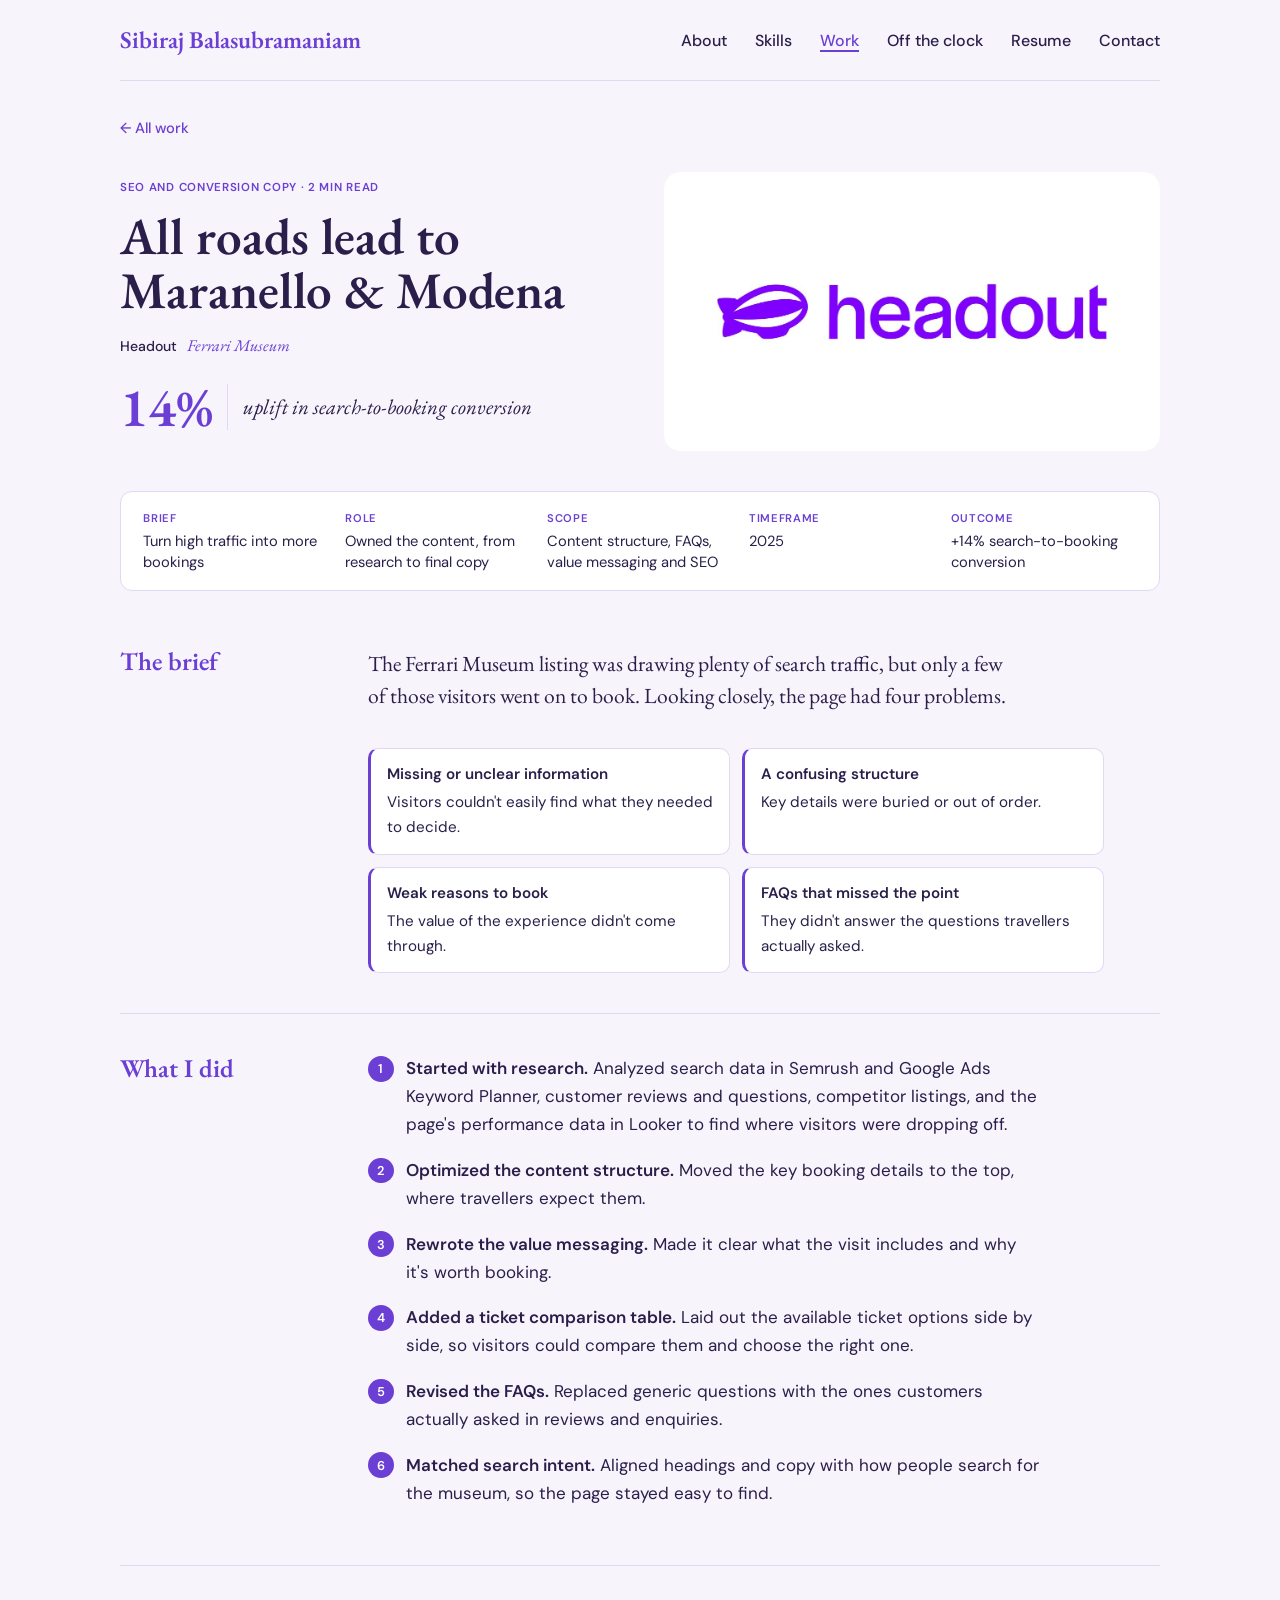
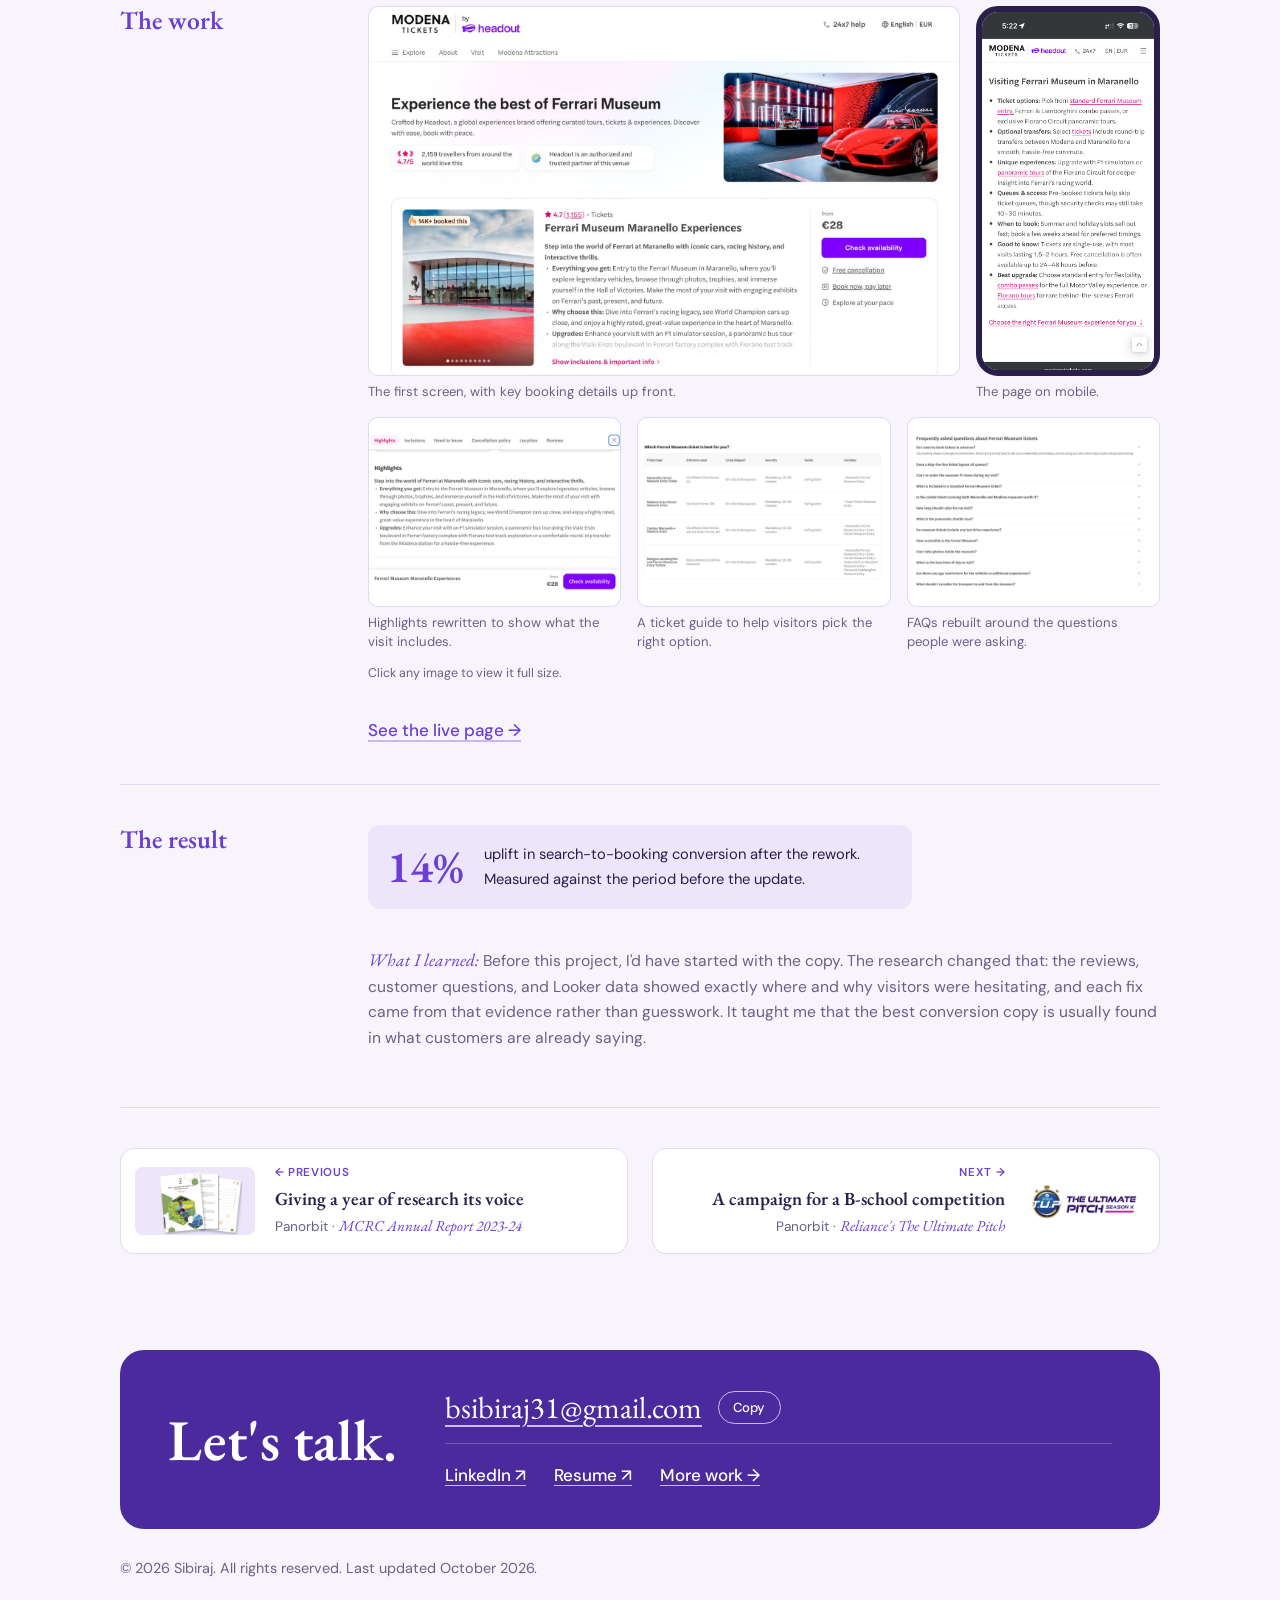
==== work/headout.html @ 494ee383 "Update headout.html" ====
<!DOCTYPE html>
<html lang="en">
<head>
  <meta charset="UTF-8">
  <meta name="viewport" content="width=device-width, initial-scale=1">
  <title>Turning a high-traffic listing into more bookings | Sibi</title>
  <meta name="description" content="How reworking the Museo Ferrari listing on Headout lifted search-to-booking conversion by 14%.">
  <link rel="preconnect" href="https://fonts.googleapis.com">
  <link rel="preconnect" href="https://fonts.gstatic.com" crossorigin>
  <link href="https://fonts.googleapis.com/css2?family=DM+Sans:ital,wght@0,400;0,500;1,400&family=EB+Garamond:ital,wght@0,500;0,600;1,500&family=Noto+Serif+Tamil:wght@500&display=swap" rel="stylesheet">
  <link rel="icon" href="../favicon.svg" type="image/svg+xml">
  <link rel="icon" href="../favicon.ico" sizes="32x32">
  <link rel="apple-touch-icon" href="../apple-touch-icon.png">
  <link rel="stylesheet" href="../style.css?v=43">
</head>
<body>

  <div class="wrap">
    <header class="site-header">
      <a class="wordmark" href="../index.html">Sibiraj Balasubramaniam</a>
      <nav class="site-nav" aria-label="Main">
        <ul>
          <li><a href="../index.html#about">About</a></li>
          <li><a href="../index.html#skills">Skills</a></li>
          <li><a href="../index.html#work" aria-current="page">Work</a></li>
          <li><a href="../index.html#personal">Off the clock</a></li>
          <li><a href="../assets/resume.pdf" target="_blank" rel="noopener">Resume</a></li>
          <li><a href="#contact">Contact</a></li>
        </ul>
      </nav>
    </header>

    <main class="cs">
      <a class="cs-back" href="../index.html#work">&larr; All work</a>

      <!-- Case study header -->
      <header class="cs-hero">
        <div class="cs-hero-text">
          <p class="work-kind">SEO and conversion copy &middot; 2 min read</p>
          <h1>All roads lead to Maranello & Modena</h1>
          <p class="work-attr"><span class="work-company">Headout</span> <cite class="work-project">Ferrari Museum</cite></p>
          <div class="work-stat cs-stat"><span class="work-num">14%</span><span class="work-label">uplift in search-to-booking conversion</span></div>
        </div>
        <div class="cs-cover">
          <img src="../assets/headout-cover.jpg" alt="" onerror="this.style.visibility='hidden'">
        </div>
      </header>

      <!-- At a glance -->
      <dl class="case-glance">
          <div><dt>Brief</dt><dd>Turn high traffic into more bookings</dd></div>
          <div><dt>Role</dt><dd>Owned the content, from research to final copy</dd></div>
          <div><dt>Scope</dt><dd>Content structure, FAQs, value messaging and SEO</dd></div>
          <div><dt>Timeframe</dt><dd>2025</dd></div>
          <div><dt>Outcome</dt><dd>+14% search-to-booking conversion</dd></div>
      </dl>
      <!-- The brief -->
      <section class="cs-section">
        <h2>The brief</h2>
        <p class="cs-lede">The Ferrari Museum listing was drawing plenty of search traffic, but only a few of those visitors went on to book. Looking closely, the page had four problems.</p>
        <ul class="cs-problems">
          <li><strong>Missing or unclear information</strong> Visitors couldn't easily find what they needed to decide.</li>
          <li><strong>A confusing structure</strong> Key details were buried or out of order.</li>
          <li><strong>Weak reasons to book</strong> The value of the experience didn't come through.</li>
          <li><strong>FAQs that missed the point</strong> They didn't answer the questions travellers actually asked.</li>
        </ul>
      </section>

      <!-- What I did -->
      <section class="cs-section">
        <h2>What I did</h2>
        <ol class="case-steps">
          <li><strong>Started with research.</strong> Analyzed search data in Semrush and Google Ads Keyword Planner, customer reviews and questions, competitor listings, and the page's performance data in Looker to find where visitors were dropping off.</li>
          <li><strong>Optimized the content structure.</strong> Moved the key booking details to the top, where travellers expect them.</li>
          <li><strong>Rewrote the value messaging.</strong> Made it clear what the visit includes and why it's worth booking.</li>
          <li><strong>Added a ticket comparison table.</strong> Laid out the available ticket options side by side, so visitors could compare them and choose the right one.</li>
          <li><strong>Revised the FAQs.</strong> Replaced generic questions with the ones customers actually asked in reviews and enquiries.</li>
          <li><strong>Matched search intent.</strong> Aligned headings and copy with how people search for the museum, so the page stayed easy to find.</li>
        </ol>
      </section>

      <!-- The work -->
      <section class="cs-section">
        <h2>The work</h2>
        <div class="gallery">
          <div class="gallery-top">
            <figure class="gallery-item gallery-wide">
            <a href="../assets/museo-ferrari-header.jpg" class="gallery-frame">
              <img src="../assets/museo-ferrari-header.jpg" alt="The top of the reworked Museo Ferrari listing" loading="lazy" onerror="this.style.visibility='hidden'">
            </a>
            <figcaption>The first screen, with key booking details up front.</figcaption>
          </figure>
          <figure class="gallery-item gallery-phone">
            <a href="../assets/museo-ferrari-mobile.jpg" class="gallery-frame">
              <img src="../assets/museo-ferrari-mobile.jpg" alt="The reworked Museo Ferrari listing on a phone" loading="lazy" onerror="this.style.visibility='hidden'">
            </a>
            <figcaption>The page on mobile.</figcaption>
          </figure>
          </div>
          <div class="gallery-row">
          <figure class="gallery-item ">
            <a href="../assets/museo-ferrari-highlights.jpg" class="gallery-frame">
              <img src="../assets/museo-ferrari-highlights.jpg" alt="Rewritten highlights section" loading="lazy" onerror="this.style.visibility='hidden'">
            </a>
            <figcaption>Highlights rewritten to show what the visit includes.</figcaption>
          </figure>
          <figure class="gallery-item ">
            <a href="../assets/museo-ferrari-tickets.jpg" class="gallery-frame">
              <img src="../assets/museo-ferrari-tickets.jpg" alt="The "Which ticket option is best for you" section" loading="lazy" onerror="this.style.visibility='hidden'">
            </a>
            <figcaption>A ticket guide to help visitors pick the right option.</figcaption>
          </figure>
          <figure class="gallery-item ">
            <a href="../assets/museo-ferrari-faqs.jpg" class="gallery-frame">
              <img src="../assets/museo-ferrari-faqs.jpg" alt="Rebuilt FAQs" loading="lazy" onerror="this.style.visibility='hidden'">
            </a>
            <figcaption>FAQs rebuilt around the questions people were asking.</figcaption>
          </figure>
          </div>
          <p class="gallery-hint">Click any image to view it full size.</p>
        </div>
        <p class="cs-link"><a href="https://www.modenatickets.com/ferrari-museum-maranello/" target="_blank" rel="noopener">See the live page &rarr;</a></p>
      </section>

      <!-- Results -->
      <section class="cs-section">
        <h2>The result</h2>
        <ul class="cs-results">
          <li><span class="cs-result-num">14%</span><span>uplift in search-to-booking conversion after the rework.
Measured against the period before the update.</span></li>
        </ul>
        <p class="case-learned"><em>What I learned:</em> Before this project, I'd have started with the copy. The research changed that: the reviews, customer questions, and Looker data showed exactly where and why visitors were hesitating, and each fix came from that evidence rather than guesswork. It taught me that the best conversion copy is usually found in what customers are already saying.</p>
      </section>

      <!-- Previous / next -->
      <nav class="cs-pager" aria-label="More case studies">
        <a href="mcrc-annual-report.html" class="cs-pager-link"><img class="cs-pager-thumb" src="../assets/mcrc-cover.jpg" alt=""><span class="cs-pager-text"><span class="cs-pager-dir">&larr; Previous</span><span class="cs-pager-title">Giving a year of research its voice</span><span class="cs-pager-attr">Panorbit &middot; <cite>MCRC Annual Report 2023-24</cite></span></span></a>
        <a href="the-ultimate-pitch.html" class="cs-pager-link cs-pager-next"><img class="cs-pager-thumb" src="../assets/pitch-cover.jpg" alt=""><span class="cs-pager-text"><span class="cs-pager-dir">Next &rarr;</span><span class="cs-pager-title">A campaign for a B-school competition</span><span class="cs-pager-attr">Panorbit &middot; <cite>Reliance's The Ultimate Pitch</cite></span></span></a>
      </nav>
    </main>

    <!-- Contact -->
    <footer class="site-footer" id="contact">
      <div class="contact-card contact-card--compact">
        <h2>Let's talk.</h2>
        <div class="contact-email-row">
          <a class="contact-email" href="mailto:bsibiraj31@gmail.com">bsibiraj31@gmail.com</a>
          <button type="button" class="contact-copy" data-copy="bsibiraj31@gmail.com">Copy</button>
        </div>
        <p class="contact-links">
          <a href="https://www.linkedin.com/in/sibiraj-balasubramaniam" target="_blank" rel="noopener">LinkedIn <span aria-hidden="true">&nearr;</span></a>
          <a href="../assets/resume.pdf" target="_blank" rel="noopener">Resume <span aria-hidden="true">&nearr;</span></a>
          <a href="../index.html#work">More work <span aria-hidden="true">&rarr;</span></a>
        </p>
      </div>
      <p class="fineprint">&copy; 2026 Sibiraj. All rights reserved. Last updated October 2026.</p>
    </footer>
  </div>

    <script>
    // Contact: copy email to clipboard
    document.querySelectorAll('.contact-copy').forEach(function (btn) {
      btn.addEventListener('click', function () {
        var text = btn.getAttribute('data-copy');
        var done = function () { btn.textContent = 'Copied'; setTimeout(function () { btn.textContent = 'Copy'; }, 2000); };
        if (navigator.clipboard) { navigator.clipboard.writeText(text).then(done, function () { window.prompt('Copy this email:', text); }); }
        else { window.prompt('Copy this email:', text); }
      });
    });
  </script>
  
  <script src="../gallery.js"></script>

</body>
</html>
---- style.css ----
/* ---------- Colours and type ---------- */
:root {
  --bg: #F7F4FC;
  --bg-soft: #EDE6FA;
  --ink: #2A1F4A;
  --muted: #6A6188;
  --purple: #6B3FD4;
  --purple-deep: #4B2A9E;
  --lilac: #C9B8F2;
  --rule: #E1D9F2;

  --display: "EB Garamond", Garamond, Georgia, serif;
  --body: "DM Sans", "Segoe UI", Arial, sans-serif;
}

* { box-sizing: border-box; margin: 0; padding: 0; }

html { scroll-behavior: smooth; scroll-padding-top: 6rem; }

body {
  background: var(--bg);
  color: var(--ink);
  font-family: var(--body);
  font-size: 1.0625rem;
  line-height: 1.65;
  -webkit-font-smoothing: antialiased;
}

img { max-width: 100%; display: block; }

a {
  color: var(--purple);
  text-decoration: underline;
  text-decoration-color: var(--lilac);
  text-decoration-thickness: 2px;
  text-underline-offset: 4px;
}
a:hover { color: var(--purple-deep); text-decoration-color: var(--purple); }
a:focus-visible {
  outline: 3px solid var(--purple);
  outline-offset: 3px;
  border-radius: 4px;
}

/* ---------- Layout ---------- */
.wrap {
  max-width: 68rem;
  margin: 0 auto;
  padding: 0 1.5rem;
}

/* ---------- Header and navigation ---------- */
.site-header {
  position: sticky;
  top: 0;
  z-index: 10;
  background: var(--bg);
  border-bottom: 1px solid var(--rule);
  display: flex;
  justify-content: space-between;
  align-items: center;
  flex-wrap: wrap;
  gap: 1rem;
  padding: 1.25rem 0;
}
.wordmark {
  font-family: var(--display);
  font-weight: 600;
  font-size: 1.5rem;
  color: var(--purple);
  text-decoration: none;
}
.wordmark:hover { color: var(--purple-deep); }
.site-nav ul {
  display: flex;
  gap: 1.75rem;
  list-style: none;
}
.site-nav a {
  font-family: var(--body);
  color: var(--ink);
  text-decoration: none;
  font-size: 1rem;
  font-weight: 500;
}
.site-nav a:hover,
.site-nav a[aria-current="page"] {
  color: var(--purple);
  text-decoration: underline;
  text-decoration-color: var(--purple);
  text-decoration-thickness: 2px;
}

/* ---------- Hero ---------- */
.hero {
  display: grid;
  grid-template-columns: minmax(0, 1.25fr) minmax(0, 1fr);
  gap: 4rem;
  align-items: center;
  min-height: calc(100vh - 5.5rem);
  min-height: calc(100svh - 5.5rem);
  padding: 3rem 0;
}
.hero h1 {
  font-family: var(--display);
  font-weight: 600;
  font-size: clamp(3.25rem, 7vw, 5.25rem);
  line-height: 0.9;
  letter-spacing: -0.015em;
  color: var(--ink);
  margin-bottom: 0.9rem;
}
.entry-meta {
  display: flex;
  flex-wrap: wrap;
  align-items: baseline;
  gap: 0.4rem 1rem;
  margin-bottom: 1.5rem;
  font-family: var(--display);
  font-size: clamp(1.2rem, 2vw, 1.4rem);
  color: var(--muted);
}
.tamil {
  font-family: "Noto Serif Tamil", var(--display);
  font-weight: 500;
  color: var(--ink);
}
.pron { color: var(--purple); }
.pos { font-style: italic; }

.definitions {
  max-width: 32rem;
  padding-left: 1.6rem;
  font-size: clamp(1.1rem, 1.8vw, 1.3rem);
  line-height: 1.55;
  color: var(--ink);
}
.definitions li { padding-left: 0.35rem; margin-bottom: 0.6rem; }
.definitions li::marker {
  font-family: var(--display);
  font-weight: 600;
  color: var(--purple);
}

.hero-location {
  margin-top: 0.75rem;
  font-size: 0.95rem;
  color: var(--muted);
}

/* ---------- Numbers flip card ---------- */
.numbers-box {
  max-width: 32rem;
  margin-top: 3rem;
  padding: 1.1rem 0 1.4rem;
  border-top: 1px solid var(--rule);
  border-bottom: 1px solid var(--rule);
  perspective: 900px;
}
.numbers-head {
  display: flex;
  justify-content: space-between;
  align-items: baseline;
  gap: 1rem;
  margin-bottom: 1rem;
}
.numbers-label { font-size: 0.85rem; color: var(--muted); }
.number-card {
  margin: 0;
  min-height: 5.5rem;
  display: grid;
  grid-template-columns: auto minmax(0, 1fr);
  grid-template-rows: auto auto;
  column-gap: 1rem;
  align-items: center;
  transform-origin: 50% 50%;
  transition: transform 0.3s ease-in, opacity 0.3s ease-in;
}
.number-card.is-flipping { transform: rotateX(90deg); opacity: 0.2; }

/* the number as a drop cap, spanning the line and its attribution */
.number-cap {
  grid-row: 1;
  font-family: var(--display);
  font-weight: 600;
  font-size: clamp(2.6rem, 5vw, 3.4rem);
  line-height: 0.8;
  font-variant-numeric: lining-nums;
  color: var(--purple);
  padding-right: 1rem;
  border-right: 1px solid var(--rule);
}

/* the description, set like the quote used to be */
.number-text {
  align-self: center;
  font-family: var(--display);
  font-style: italic;
  font-weight: 500;
  font-size: clamp(1.15rem, 1.8vw, 1.3rem);
  line-height: 1.3;
  color: var(--ink);
}

/* company and project, styled like author and book */
.number-source {
  grid-column: 1 / -1;
  align-self: start;
  display: flex;
  flex-wrap: wrap;
  align-items: baseline;
  gap: 0.1rem 0.75rem;
  margin-top: 1rem;
  padding-top: 0.75rem;
  border-top: 1px dashed var(--rule);
}
.number-source::before {
  content: "\00B6";
  color: var(--purple);
  font-family: var(--display);
  font-size: 1.1rem;
}
.number-company {
  font-family: var(--body);
  font-weight: 500;
  font-size: 0.9rem;
  color: var(--ink);
}
.number-project {
  font-family: var(--display);
  font-style: italic;
  font-size: 1.05rem;
  color: var(--purple);
}

.numbers-next {
  background: none;
  border: 1.5px solid var(--lilac);
  border-radius: 999px;
  padding: 0.3rem 0.9rem;
  font: inherit;
  font-size: 0.85rem;
  color: var(--purple);
  cursor: pointer;
  white-space: nowrap;
}
.numbers-next:hover { border-color: var(--purple); background: #FFFFFF; }
.numbers-next:focus-visible { outline: 3px solid var(--purple); outline-offset: 3px; }

/* ---------- Button ---------- */
.button {
  display: inline-block;
  margin-top: 2rem;
  padding: 0.85rem 1.75rem;
  border-radius: 999px;
  background: var(--purple);
  color: #FFFFFF;
  font-weight: 500;
  text-decoration: none;
}
.button:hover {
  background: var(--purple-deep);
  color: #FFFFFF;
}

/* ---------- Portrait ---------- */
.portrait {
  width: 100%;
  max-width: 23rem;
  justify-self: end;
  margin: 0 16px 16px 0;
}
.portrait-photo {
  width: 100%;
  height: auto;
  aspect-ratio: 4 / 5;
  object-fit: cover;
  border-radius: 6px;
  background: var(--bg-soft);
  box-shadow: 16px 16px 0 var(--lilac);
}

/* ---------- Sections ---------- */
.section { padding: 4rem 0; scroll-margin-top: 1rem; }
.section h2 {
  font-family: var(--display);
  font-weight: 600;
  font-size: clamp(2rem, 3.6vw, 2.6rem);
  line-height: 1.1;
  color: var(--ink);
  margin-bottom: 2rem;
}
.section h3 {
  font-family: var(--body);
  font-weight: 500;
  font-size: 1.1rem;
  margin-bottom: 0.9rem;
}

/* ---------- About ---------- */
.about-body { max-width: 42rem; }
.about-body p { margin-bottom: 1.1rem; }
.about-body p:first-child { font-size: 1.2rem; line-height: 1.6; }

/* ---------- Sectors card ---------- */
.sectors-band {
  container-type: inline-size;
  display: flex;
  align-items: baseline;
  flex-wrap: wrap;
  gap: 0.4rem 1.25rem;
  background: #FFFFFF;
  border: 1px solid var(--rule);
  border-left: 4px solid var(--purple);
  border-radius: 12px;
  padding: 1.1rem 1.5rem;
  margin: 1rem 0 2rem;
}
.sectors-band::before {
  content: "Sectors";
  font-family: var(--body);
  font-size: 0.8rem;
  font-weight: 600;
  letter-spacing: 0.06em;
  text-transform: uppercase;
  color: var(--purple);
}
.sectors {
  flex: 1;
  min-width: 0;
  font-family: var(--display);
  font-weight: 500;
  font-size: clamp(1.05rem, 1.95cqi, 1.25rem);
  line-height: 1.45;
  color: var(--ink);
}
.sectors span { color: var(--purple); font-style: italic; }
@media (min-width: 900px) {
  .sectors-band { flex-wrap: nowrap; }
  .sectors { white-space: nowrap; }
}

/* ---------- Skills and tools ---------- */
.skill-table { border-top: 1px solid var(--rule); }
.skill-row {
  display: grid;
  grid-template-columns: 15rem minmax(0, 1fr);
  gap: 1rem 2.5rem;
  align-items: baseline;
  padding: 1.6rem 0;
  border-bottom: 1px solid var(--rule);
}
.section .skill-stage {
  font-family: var(--display);
  font-weight: 600;
  font-size: 1.6rem;
  line-height: 1.15;
  color: var(--purple);
  margin: 0;
}
.skill-num {
  display: inline-block;
  font-family: var(--body);
  font-weight: 600;
  font-size: 0.72rem;
  line-height: 1;
  color: #FFFFFF;
  background: var(--purple);
  border-radius: 999px;
  padding: 0.3rem 0.45rem;
  vertical-align: 0.35em;
  margin-right: 0.5rem;
}
.skill-items {
  list-style: none;
  display: flex;
  flex-wrap: wrap;
  gap: 0.6rem 0;
  font-size: 1.02rem;
  font-weight: 500;
  color: var(--ink);
}
.skill-cert { grid-column: 2; margin-top: -0.4rem; font-size: 0.9rem; color: var(--muted); }
.skill-cert a { color: inherit; text-decoration-color: var(--lilac); }
.skill-cert a:hover { color: var(--purple); }
/* highlighter-pen effect behind each skill */
.skill-items li span {
  background: linear-gradient(transparent 38%, #E0D4FA 38%, #E0D4FA 96%, transparent 96%);
  padding: 0 0.3rem;
  border-radius: 2px;
  -webkit-box-decoration-break: clone;
          box-decoration-break: clone;
}
.skill-row--tools .skill-items li span { background: none; padding: 0; }
.skill-items li:not(:last-child)::after {
  content: "\00B7";
  color: var(--purple);
  font-weight: 600;
  padding: 0 0.75rem;
}
/* tools: same row, quieter so skills lead */
.section .skill-row--tools .skill-stage {
  font-style: italic;
  font-weight: 500;
  color: var(--ink);
}
.skill-row--tools .skill-items { font-size: 0.98rem; font-weight: 400; color: var(--ink); }

/* ---------- Selected work: cards ---------- */
.sr-only { position: absolute; width: 1px; height: 1px; overflow: hidden; clip: rect(0 0 0 0); white-space: nowrap; }
.work-grid {
  display: grid;
  grid-template-columns: repeat(2, minmax(0, 1fr));
  gap: 1.75rem;
}
.work-card {
  display: flex;
  flex-direction: column;
  background: #FFFFFF;
  border: 1px solid var(--rule);
  border-radius: 16px;
  overflow: hidden;
  transition: transform 0.2s ease, box-shadow 0.2s ease;
}
.work-card:hover { transform: translateY(-3px); box-shadow: 0 12px 28px rgba(42, 31, 74, 0.08); }
.work-cover {
  position: relative;
  display: block;
  aspect-ratio: 16 / 9;
  background: var(--bg-soft);
}
.work-cover { overflow: hidden; min-height: 0; }
.work-cover > img { position: absolute; inset: 0; width: 100%; height: 100%; object-fit: cover; object-position: center; }
.logo-chip {
  position: absolute;
  left: 1rem;
  bottom: 1rem;
  height: 2.5rem;
  max-width: 9rem;
  object-fit: contain;
  background: #FFFFFF;
  border-radius: 8px;
  padding: 0.4rem 0.65rem;
  box-shadow: 0 2px 8px rgba(42, 31, 74, 0.12);
}
.logo-chip--text {
  display: inline-flex;
  align-items: center;
  height: auto;
  font-family: var(--body);
  font-weight: 600;
  font-size: 0.85rem;
  color: var(--ink);
  white-space: nowrap;
}
.work-card-body {
  display: flex;
  flex-direction: column;
  flex: 1;
  padding: 1.4rem 1.5rem 1.5rem;
}
.work-kind {
  font-size: 0.72rem;
  font-weight: 600;
  letter-spacing: 0.06em;
  text-transform: uppercase;
  color: var(--purple);
  margin-bottom: 0.75rem;
}
.work-stat {
  display: flex;
  align-items: center;
  gap: 0.9rem;
  margin-bottom: 0.9rem;
}
.work-num {
  font-family: var(--display);
  font-weight: 600;
  font-size: 2.4rem;
  line-height: 0.85;
  font-variant-numeric: lining-nums;
  color: var(--purple);
  padding-right: 0.9rem;
  border-right: 1px solid var(--rule);
}
.work-label { font-family: var(--display); font-style: italic; font-size: 1.1rem; line-height: 1.3; }
.section .work-title, .work-title {
  font-family: var(--display);
  font-weight: 600;
  font-size: 1.35rem;
  line-height: 1.2;
  margin-bottom: 0.4rem;
}
.work-attr { display: flex; flex-wrap: wrap; align-items: baseline; gap: 0.1rem 0.6rem; margin-bottom: 0.75rem; }
.work-company { font-weight: 500; font-size: 0.88rem; }
.work-project { font-family: var(--display); font-style: italic; font-size: 1.02rem; color: var(--purple); }
.work-teaser { font-size: 0.95rem; color: var(--muted); margin-bottom: 1.25rem; }
.read-more {
  margin-top: auto;
  align-self: flex-start;
  background: var(--purple);
  color: #FFFFFF;
  border-radius: 999px;
  padding: 0.55rem 1.2rem;
  font-weight: 500;
  font-size: 0.92rem;
  text-decoration: none;
}
.read-more:hover { background: var(--purple-deep); color: #FFFFFF; }

.more-label {
  font-family: var(--display);
  font-weight: 600;
  font-size: 1.6rem;
  line-height: 1.15;
  color: var(--ink);
  margin: 4rem 0 1rem;
}
.more-list { list-style: none; border-top: 1px solid var(--rule); }
.more-list li {
  display: grid;
  grid-template-columns: minmax(0, 1fr) auto;
  gap: 1.5rem;
  align-items: start;
  padding: 1.25rem 0;
  border-bottom: 1px solid var(--rule);
}
.more-title { display: block; font-family: var(--display); font-weight: 600; font-size: 1.2rem; margin-bottom: 0.2rem; }
.more-list .work-attr { margin-bottom: 0.3rem; }
.more-list p { font-size: 0.95rem; max-width: 42rem; }
.more-list a { font-weight: 500; white-space: nowrap; }
.more-links { position: relative; justify-self: end; }
.more-btn {
  display: inline-flex; align-items: center; gap: 0.4rem;
  font: inherit; font-size: 0.88rem; font-weight: 500; color: var(--purple);
  background: #FFFFFF; border: 1.5px solid var(--lilac); border-radius: 999px;
  padding: 0.4rem 1rem; white-space: nowrap; cursor: pointer; text-decoration: none;
}
.more-btn:hover, .more-btn[aria-expanded="true"] { border-color: var(--purple); background: var(--bg-soft); color: var(--purple); }
.more-btn:focus-visible { outline: 3px solid var(--purple); outline-offset: 3px; }
.more-btn .more-arrow { transition: transform 0.2s ease; }
.more-btn[aria-expanded="true"] .more-arrow { transform: rotate(180deg); }
.more-menu {
  position: absolute; right: 0; top: calc(100% + 0.5rem); z-index: 20;
  min-width: 14rem; padding: 0.5rem 0; background: #FFFFFF;
  border: 1px solid var(--rule); border-radius: 12px; box-shadow: 0 10px 30px rgba(42, 31, 74, 0.12);
}
.more-menu[hidden] { display: none; }
.more-menu a { display: block; padding: 0.5rem 1rem; font-size: 0.92rem; text-decoration: none; }
.more-menu a:hover, .more-menu a:focus-visible { background: var(--bg-soft); }

/* ---------- Case study pages ---------- */
.cs { padding: 2rem 0 1rem; }
.cs-back { display: inline-block; font-size: 0.92rem; font-weight: 500; text-decoration: none; margin-bottom: 2rem; }
.cs-hero {
  display: grid;
  grid-template-columns: minmax(0, 1fr) minmax(0, 1fr);
  gap: 3rem;
  align-items: center;
  margin-bottom: 2.5rem;
}
.cs-hero h1 {
  font-family: var(--display);
  font-weight: 600;
  font-size: clamp(2.2rem, 4.5vw, 3.2rem);
  line-height: 1.05;
  margin-bottom: 1rem;
}
.cs-stat { margin-top: 1.5rem; }
.cs-stat .work-num { font-size: 3.4rem; }
.cs-stat .work-label { font-size: 1.3rem; }
.cs-cover {
  position: relative;
  aspect-ratio: 16 / 9;
  background: var(--bg-soft);
  border-radius: 16px;
  overflow: hidden;
}
.cs-cover { min-height: 0; }
.cs-cover > img { position: absolute; inset: 0; width: 100%; height: 100%; object-fit: cover; object-position: center; }

.case-glance {
  display: grid;
  grid-template-columns: repeat(5, minmax(0, 1fr));
  gap: 1rem;
  background: #FFFFFF;
  border: 1px solid var(--rule);
  border-radius: 12px;
  padding: 1.1rem 1.4rem;
  margin-bottom: 1rem;
}
.case-glance dt {
  font-size: 0.7rem; font-weight: 600; letter-spacing: 0.06em;
  text-transform: uppercase; color: var(--purple); margin-bottom: 0.2rem;
}
.case-glance dd { margin: 0; font-size: 0.92rem; line-height: 1.4; }

.cs-section {
  display: grid;
  grid-template-columns: 13rem minmax(0, 1fr);
  gap: 1rem 2.5rem;
  padding: 2.5rem 0;
  border-bottom: 1px solid var(--rule);
}
.cs-section h2 {
  font-family: var(--display);
  font-weight: 600;
  font-size: 1.6rem;
  line-height: 1.15;
  color: var(--purple);
}
.cs-section > *:not(h2) { grid-column: 2; }
.cs-lede { font-family: var(--display); font-size: 1.35rem; line-height: 1.5; max-width: 40rem; }

.case-steps { list-style: none; counter-reset: step; max-width: 42rem; }
.case-steps li { counter-increment: step; position: relative; padding-left: 2.4rem; margin-bottom: 1.1rem; }
.case-steps li::before {
  content: counter(step);
  position: absolute; left: 0; top: 0.1rem;
  width: 1.6rem; height: 1.6rem; border-radius: 999px;
  background: var(--purple); color: #FFFFFF;
  font-size: 0.8rem; font-weight: 600;
  display: grid; place-items: center;
}
.case-steps strong { font-weight: 600; }

.case-toggle { display: inline-flex; gap: 0.25rem; background: var(--bg-soft); border-radius: 999px; padding: 0.2rem; margin-bottom: 0.75rem; }
.case-toggle button {
  font: inherit; font-size: 0.8rem; border: none; background: none;
  border-radius: 999px; padding: 0.25rem 0.9rem; color: var(--ink); cursor: pointer;
}
.case-toggle button.is-active { background: var(--purple); color: #FFFFFF; }
.case-toggle button:focus-visible { outline: 3px solid var(--purple); outline-offset: 2px; }

.cs-visual { margin: 0; max-width: 46rem; }
.cs-frame {
  aspect-ratio: 16 / 10;
  background: var(--bg-soft);
  border: 1px solid var(--rule);
  border-radius: 12px;
  overflow: hidden;
}
.cs-frame { position: relative; min-height: 0; }
.cs-frame img { position: absolute; inset: 0; width: 100%; height: 100%; object-fit: cover; object-position: top; }
.cs-frame img[hidden] { display: none; }
.cs-visual figcaption { font-size: 0.82rem; color: var(--muted); margin-top: 0.5rem; }

/* Image gallery on case study pages */
.gallery { max-width: 60rem; }
.gallery-top {
  display: grid;
  grid-template-columns: minmax(0, 2fr) minmax(0, 0.62fr);
  gap: 1rem;
  margin-bottom: 1rem;
}
.gallery-row {
  display: grid;
  grid-template-columns: repeat(3, minmax(0, 1fr));
  gap: 1rem;
}
.gallery-item { margin: 0; display: flex; flex-direction: column; }
.gallery-frame {
  position: relative;
  display: block;
  aspect-ratio: 4 / 3;
  background: var(--bg-soft);
  border: 1px solid var(--rule);
  border-radius: 10px;
  overflow: hidden;
  min-height: 0;
}
.gallery-frame img {
  position: absolute; inset: 0; width: 100%; height: 100%;
  object-fit: cover; object-position: top;
  transition: transform 0.3s ease;
}
.gallery-frame:hover img { transform: scale(1.02); }
.gallery-frame:focus-visible { outline: 3px solid var(--purple); outline-offset: 3px; }
.gallery-wide .gallery-frame { aspect-ratio: 16 / 10; }
.gallery-phone .gallery-frame {
  aspect-ratio: auto;
  flex: 1;
  border: 6px solid var(--ink);
  border-radius: 22px;
}
.gallery-tall .gallery-frame { aspect-ratio: auto; flex: 1; }
.gallery-item figcaption { font-size: 0.82rem; color: var(--muted); margin-top: 0.45rem; line-height: 1.4; }
/* Video embed */
.video-item { margin: 0; }
.video-frame {
  position: relative;
  aspect-ratio: 16 / 9;
  border-radius: 10px;
  overflow: hidden;
  background: var(--ink);
}
.video-frame iframe { position: absolute; inset: 0; width: 100%; height: 100%; border: 0; }
.video-item figcaption { font-size: 0.82rem; color: var(--muted); margin-top: 0.45rem; line-height: 1.4; }
.gallery-top--video { grid-template-columns: minmax(0, 2fr) minmax(0, 1fr); margin-bottom: 2rem; }
.gallery-fill .gallery-frame { aspect-ratio: auto; flex: 1; }

/* Labelled image sets: same three columns everywhere */
.gallery-label {
  font-size: 0.72rem;
  font-weight: 600;
  letter-spacing: 0.06em;
  text-transform: uppercase;
  color: var(--purple);
  margin: 0 0 0.6rem;
}
.gallery-set {
  display: grid;
  grid-template-columns: repeat(3, minmax(0, 1fr));
  gap: 1rem;
  margin-bottom: 2rem;
}
.gallery-set .gallery-frame { aspect-ratio: 4 / 5; }
.gallery-set--pages .gallery-frame { aspect-ratio: 1000 / 1415; }
.gallery-set--stories .gallery-frame { aspect-ratio: 9 / 16; border-radius: 16px; }
.gallery-tag {
  display: inline-block;
  background: var(--purple);
  color: #FFFFFF;
  font-size: 0.68rem;
  font-weight: 600;
  border-radius: 999px;
  padding: 0.05rem 0.45rem;
  margin-right: 0.4rem;
}

/* Instagram reels */
.reel-set {
  display: grid;
  grid-template-columns: repeat(3, minmax(0, 1fr));
  gap: 1rem;
  margin-bottom: 2rem;
}
.reel-item { margin: 0; display: flex; flex-direction: column; }
.reel-frame {
  position: relative;
  aspect-ratio: 9 / 16;
  border-radius: 16px;
  overflow: hidden;
  background: #FFFFFF;
  border: 1px solid var(--rule);
}
.reel-frame iframe { position: absolute; inset: 0; width: 100%; height: 100%; border: 0; }
.reel-item figcaption { font-size: 0.82rem; color: var(--muted); margin-top: 0.5rem; line-height: 1.45; }
.reel-item figcaption em { color: var(--ink); font-style: normal; font-weight: 500; }
.reel-item figcaption a { display: block; margin-top: 0.25rem; font-weight: 500; }

/* Written pieces */
.written-set {
  display: grid;
  grid-template-columns: repeat(3, minmax(0, 1fr));
  gap: 1rem;
  margin-bottom: 1rem;
}
.written-card {
  display: flex;
  flex-direction: column;
  gap: 0.4rem;
  background: #FFFFFF;
  border: 1px solid var(--rule);
  border-top: 3px solid var(--purple);
  border-radius: 12px;
  padding: 1.1rem 1.2rem;
  color: var(--ink);
  text-decoration: none;
  transition: border-color 0.2s ease, transform 0.2s ease;
}
.written-card:hover { border-color: var(--purple); transform: translateY(-2px); }
.written-card:focus-visible { outline: 3px solid var(--purple); outline-offset: 3px; }
.written-type {
  font-size: 0.7rem; font-weight: 600; letter-spacing: 0.06em;
  text-transform: uppercase; color: var(--purple);
}
.written-title { font-family: var(--display); font-weight: 600; font-size: 1.2rem; line-height: 1.2; }
.written-desc { font-size: 0.9rem; color: var(--muted); line-height: 1.5; }
.written-link { margin-top: auto; padding-top: 0.4rem; font-size: 0.88rem; font-weight: 500; color: var(--purple); }

.gallery-hint { font-size: 0.78rem; color: var(--muted); margin-top: 0.75rem; }

/* Gallery pop-up viewer */
.lightbox {
  border: none;
  padding: 0;
  margin: 0;
  width: 100vw;
  height: 100vh;
  max-width: none;
  max-height: none;
  background: rgba(30, 22, 54, 0.97);
}
.lightbox::backdrop { background: transparent; }
body.lightbox-open { overflow: hidden; }
.lightbox-inner {
  display: grid;
  grid-template-columns: 4rem minmax(0, 1fr) 4rem;
  align-items: center;
  height: 100%;
  padding: 3.5rem 1rem 1.5rem;
}
.lightbox-figure {
  margin: 0;
  display: flex;
  flex-direction: column;
  align-items: center;
  gap: 0.9rem;
  max-height: 100%;
}
.lightbox-img {
  max-width: 100%;
  max-height: calc(100vh - 9rem);
  object-fit: contain;
  border-radius: 8px;
  background: #FFFFFF;
}
.lightbox-figure figcaption {
  display: flex;
  gap: 1rem;
  align-items: baseline;
  color: #FFFFFF;
  font-size: 0.95rem;
  text-align: center;
}
.lightbox-count { color: var(--lilac); font-size: 0.85rem; white-space: nowrap; }
.lightbox button {
  font: inherit;
  color: #FFFFFF;
  background: rgba(255, 255, 255, 0.12);
  border: none;
  border-radius: 999px;
  width: 3rem;
  height: 3rem;
  font-size: 1.3rem;
  cursor: pointer;
  justify-self: center;
}
.lightbox button:hover { background: var(--purple); }
.lightbox button:focus-visible { outline: 3px solid var(--lilac); outline-offset: 3px; }
.lightbox-close { position: absolute; top: 1rem; right: 1rem; font-size: 1.6rem; }

.cs-results {
  list-style: none;
  display: grid;
  grid-template-columns: repeat(3, minmax(0, 1fr));
  gap: 1rem;
  margin-bottom: 1.25rem;
}
.cs-results li {
  background: var(--bg-soft);
  border-radius: 12px;
  padding: 1.1rem 1.2rem;
  display: flex;
  flex-direction: column;
  gap: 0.35rem;
}
.cs-result-num {
  font-family: var(--display); font-weight: 600; font-size: 2.1rem; line-height: 1;
  font-variant-numeric: lining-nums; color: var(--purple);
}
.cs-results li span:last-child { font-size: 0.92rem; }
.case-learned { font-size: 0.98rem; color: var(--muted); margin-bottom: 1rem; }
.case-learned em { font-family: var(--display); font-size: 1.1rem; color: var(--purple); }
.cs-link a { font-weight: 500; }
.cs-link { margin-top: 1rem; }
.cs-note { font-size: 0.95rem; color: var(--muted); margin-top: 0.5rem; }
.cs-problems {
  list-style: none;
  display: grid;
  grid-template-columns: repeat(2, minmax(0, 1fr));
  gap: 0.75rem;
  max-width: 46rem;
  margin-top: 1.25rem;
}
.cs-problems li {
  background: #FFFFFF;
  border: 1px solid var(--rule);
  border-left: 3px solid var(--purple);
  border-radius: 10px;
  padding: 0.85rem 1rem;
  font-size: 0.95rem;
}
.cs-problems strong { display: block; font-weight: 600; margin-bottom: 0.15rem; }
.cs-results li:only-child {
  grid-column: 1 / -1;
  flex-direction: row;
  align-items: center;
  gap: 1.25rem;
  max-width: 34rem;
}
.cs-results li:only-child .cs-result-num { font-size: 2.8rem; }

.cs-pager {
  display: grid;
  grid-template-columns: 1fr 1fr;
  gap: 1.5rem;
  padding: 2.5rem 0 1rem;
}

.cs-pager {
  display: grid;
  grid-template-columns: 1fr 1fr;
  gap: 1.5rem;
  padding: 2.5rem 0 1rem;
}
.cs-pager-link {
  display: grid;
  grid-template-columns: 7.5rem minmax(0, 1fr);
  align-items: center;
  gap: 1.25rem;
  padding: 0.85rem;
  background: #FFFFFF;
  border: 1px solid var(--rule);
  border-radius: 14px;
  text-decoration: none;
  color: var(--ink);
  transition: border-color 0.2s ease, transform 0.2s ease;
}
.cs-pager-link:hover { border-color: var(--purple); transform: translateY(-2px); color: var(--ink); }
.cs-pager-next { grid-template-columns: minmax(0, 1fr) 7.5rem; text-align: right; }
.cs-pager-next .cs-pager-thumb { order: 2; }
.cs-pager-thumb { width: 100%; aspect-ratio: 16 / 9; object-fit: cover; border-radius: 8px; background: var(--bg-soft); display: block; }
.cs-pager-text { display: flex; flex-direction: column; gap: 0.3rem; min-width: 0; }
.cs-pager-dir { font-size: 0.72rem; font-weight: 600; letter-spacing: 0.06em; text-transform: uppercase; color: var(--purple); }
.cs-pager-title { font-family: var(--display); font-weight: 600; font-size: 1.15rem; line-height: 1.25; }
.cs-pager-link:hover .cs-pager-title { color: var(--purple); }
.cs-pager-attr { font-size: 0.85rem; color: var(--muted); }
.cs-pager-attr cite { font-family: var(--display); font-style: italic; font-size: 0.95rem; color: var(--purple); }


/* ---------- On the side ---------- */
.side-head { margin-bottom: 2rem; }
.side-head h2 { margin-bottom: 0.75rem; }
.side-head p { max-width: 62rem; font-size: 1.1rem; color: var(--muted); }
.side-head em { color: var(--purple); }
.shelf { display: grid; grid-template-columns: repeat(3, minmax(0, 1fr)); gap: 1.25rem; }
.shelf-feature, .shelf-card {
  display: flex; flex-direction: column; gap: 0.6rem;
  border-radius: 16px; padding: 1.75rem; text-decoration: none; color: var(--ink);
  transition: transform 0.2s ease, box-shadow 0.2s ease;
}
.shelf-feature {
  grid-column: span 2; grid-row: span 2; justify-content: flex-end;
  background: var(--purple-deep); color: #FFFFFF; padding: 2.5rem;
}
.shelf-card { background: #FFFFFF; border: 1px solid var(--rule); }
a.shelf-feature:hover, a.shelf-card:hover { transform: translateY(-3px); box-shadow: 0 12px 28px rgba(42, 31, 74, 0.1); color: inherit; }
.shelf-feature:hover { color: #FFFFFF; }
.shelf-form { font-size: 0.72rem; font-weight: 600; letter-spacing: 0.06em; text-transform: uppercase; color: var(--purple); }
.shelf-feature .shelf-form { color: var(--lilac); margin-bottom: auto; }
.shelf-quote { font-family: var(--display); font-style: italic; font-size: clamp(2.2rem, 4.4vw, 3.6rem); line-height: 1.05; margin: 0.5rem 0 1rem; }
.shelf-title { font-family: var(--display); font-weight: 600; font-size: 1.3rem; line-height: 1.2; }
.shelf-feature .shelf-title { font-size: 1.15rem; font-weight: 500; opacity: 0.9; }
.shelf-card p { font-size: 0.92rem; color: var(--muted); flex: 1; }
.shelf-read { font-weight: 500; color: var(--purple); white-space: nowrap; }
.shelf-feature .shelf-read { color: #FFFFFF; margin-top: 0.5rem; text-decoration: underline; text-decoration-color: var(--lilac); text-underline-offset: 4px; }
.shelf-foot { display: flex; justify-content: space-between; align-items: center; gap: 1rem; padding-top: 0.75rem; border-top: 1px solid var(--rule); font-size: 0.85rem; color: var(--muted); }
.shelf-parts { display: flex; gap: 0.4rem; }
.shelf-parts a {
  display: inline-grid; place-items: center; width: 2rem; height: 2rem; border-radius: 50%;
  border: 1.5px solid var(--lilac); text-decoration: none; font-weight: 500; font-size: 0.85rem;
}
.shelf-parts a:hover { border-color: var(--purple); background: var(--bg-soft); }
.pill-icon { width: 1.05em; height: 1.05em; flex-shrink: 0; }
.pill-icon--wide { width: 1.3em; }
.shelf-follow { display: flex; flex-wrap: wrap; align-items: center; gap: 0.6rem; margin-top: 1.75rem; }
.shelf-follow .more-links-label { margin-right: 0.4rem; font-size: 0.72rem; font-weight: 600; letter-spacing: 0.06em; text-transform: uppercase; color: var(--muted); }

/* ---------- Footer / contact ---------- */
.site-footer { padding: 4rem 0 2.5rem; scroll-margin-top: 1rem; }
.contact-card { background: var(--purple-deep); color: #FFFFFF; border-radius: 24px; padding: 3.5rem 3.5rem 3rem; margin-bottom: 1.75rem; }
.contact-card h2 {
  font-family: var(--display);
  font-weight: 600;
  font-size: clamp(2.4rem, 5vw, 3.6rem);
  line-height: 1;
  color: #FFFFFF;
  margin-bottom: 1.25rem;
}
.contact-line { font-size: 1.1rem; color: #E9E2FA; margin-bottom: 0.75rem; }
.contact-avail { font-size: 0.8rem; font-weight: 600; letter-spacing: 0.06em; text-transform: uppercase; color: var(--lilac); margin-bottom: 2.25rem; }
.contact-email-row { display: flex; align-items: center; flex-wrap: wrap; gap: 0.75rem 1rem; padding-top: 2rem; border-top: 1px solid rgba(201, 184, 242, 0.35); margin-bottom: 1.1rem; }
.contact-email {
  font-family: var(--display); font-size: clamp(1.6rem, 3.4vw, 2.5rem); line-height: 1.15; color: #FFFFFF;
  text-decoration: underline; text-decoration-color: var(--lilac); text-decoration-thickness: 2px; text-underline-offset: 7px;
  overflow-wrap: anywhere;
}
.contact-email:hover { color: #FFFFFF; text-decoration-color: #FFFFFF; }
.contact-copy {
  font: inherit; font-size: 0.82rem; font-weight: 500; color: #FFFFFF; background: transparent;
  border: 1.5px solid var(--lilac); border-radius: 999px; padding: 0.3rem 0.9rem; cursor: pointer;
}
.contact-copy:hover { background: rgba(255, 255, 255, 0.12); border-color: #FFFFFF; }
.contact-copy:focus-visible, .contact-links a:focus-visible, .contact-email:focus-visible { outline: 3px solid var(--lilac); outline-offset: 3px; }
.contact-card--compact { display: grid; grid-template-columns: auto minmax(0, 1fr); align-items: center; column-gap: 3rem; padding: 2.5rem 3rem; }
.contact-card--compact h2 { margin-bottom: 0; grid-row: span 2; }
.contact-card--compact .contact-email-row { padding-top: 0; border-top: none; margin-bottom: 0; padding-bottom: 1.1rem; border-bottom: 1px solid rgba(201, 184, 242, 0.35); }
.contact-card--compact .contact-links { padding-top: 1.1rem; }
.contact-card--compact .contact-email { font-size: clamp(1.4rem, 2.6vw, 1.9rem); }
.contact-links { display: flex; flex-wrap: wrap; gap: 0.5rem 1.75rem; }
.contact-links a { color: #FFFFFF; font-weight: 500; text-decoration: underline; text-decoration-color: var(--lilac); text-underline-offset: 4px; }
.contact-links a:hover { color: #FFFFFF; text-decoration-color: #FFFFFF; }
.fineprint { font-size: 0.9rem; color: var(--muted); }

/* ---------- Mobile ---------- */
@media (max-width: 760px) {
  .hero { grid-template-columns: 1fr; gap: 3rem; min-height: 0; padding: 3rem 0; }
  .portrait { justify-self: center; max-width: 18rem; }
  .work-grid { grid-template-columns: 1fr; }
  .more-list li { grid-template-columns: 1fr; gap: 0.5rem; }
  .more-links { justify-self: start; }
  .more-menu { left: 0; right: auto; }
  .cs-hero { grid-template-columns: 1fr; gap: 1.75rem; }
  .case-glance { grid-template-columns: 1fr 1fr; }
  .cs-section { grid-template-columns: 1fr; padding: 2rem 0; }
  .cs-section > *:not(h2) { grid-column: 1; }
  .cs-results { grid-template-columns: 1fr; }
  .cs-problems { grid-template-columns: 1fr; }
  .gallery-top { grid-template-columns: 1fr; }
  .gallery-phone { max-width: 14rem; margin: 0 auto; width: 100%; }
  .gallery-phone .gallery-frame { aspect-ratio: 1 / 2; flex: none; }
  .gallery-tall .gallery-frame { aspect-ratio: 4 / 5; flex: none; }
  .gallery-row { grid-template-columns: 1fr; }
  .gallery-set { gap: 0.6rem; }
  .reel-set { grid-template-columns: 1fr; max-width: 20rem; margin-left: auto; margin-right: auto; }
  .written-set { grid-template-columns: 1fr; }
  .gallery-top--video { grid-template-columns: 1fr; }
  .gallery-fill .gallery-frame { aspect-ratio: 8 / 9; flex: none; }
  .gallery-set .gallery-item figcaption { font-size: 0.75rem; }
  .lightbox-inner { grid-template-columns: 1fr 1fr; grid-template-rows: minmax(0, 1fr) auto; padding: 3.5rem 0.75rem 1rem; gap: 0.75rem; }
  .lightbox-figure { grid-column: 1 / -1; grid-row: 1; }
  .lightbox-prev { grid-row: 2; grid-column: 1; }
  .lightbox-next { grid-row: 2; grid-column: 2; }
  .lightbox-img { max-height: calc(100vh - 12rem); }
  .cs-pager-next { grid-template-columns: 7.5rem minmax(0, 1fr); text-align: left; }
  .cs-pager-next .cs-pager-thumb { order: 0; }
  .skill-row { grid-template-columns: 1fr; gap: 0.6rem; padding: 1.3rem 0; }
  .skill-cert { grid-column: 1; margin-top: 0; }
  .shelf { grid-template-columns: 1fr; }
  .shelf-feature { grid-column: auto; grid-row: auto; padding: 2rem 1.5rem; }  .site-nav ul { gap: 1.25rem; }
  html { scroll-padding-top: 8rem; }
  .contact-card { padding: 2.25rem 1.5rem; border-radius: 18px; }
  .contact-card--compact { grid-template-columns: 1fr; row-gap: 0.75rem; }
  .contact-card--compact .contact-links { padding-top: 0.5rem; }
  .contact-card--compact h2 { grid-row: auto; }
}

@media (prefers-reduced-motion: reduce) {
  html { scroll-behavior: auto; }
  .number-card { transition: none; }
}
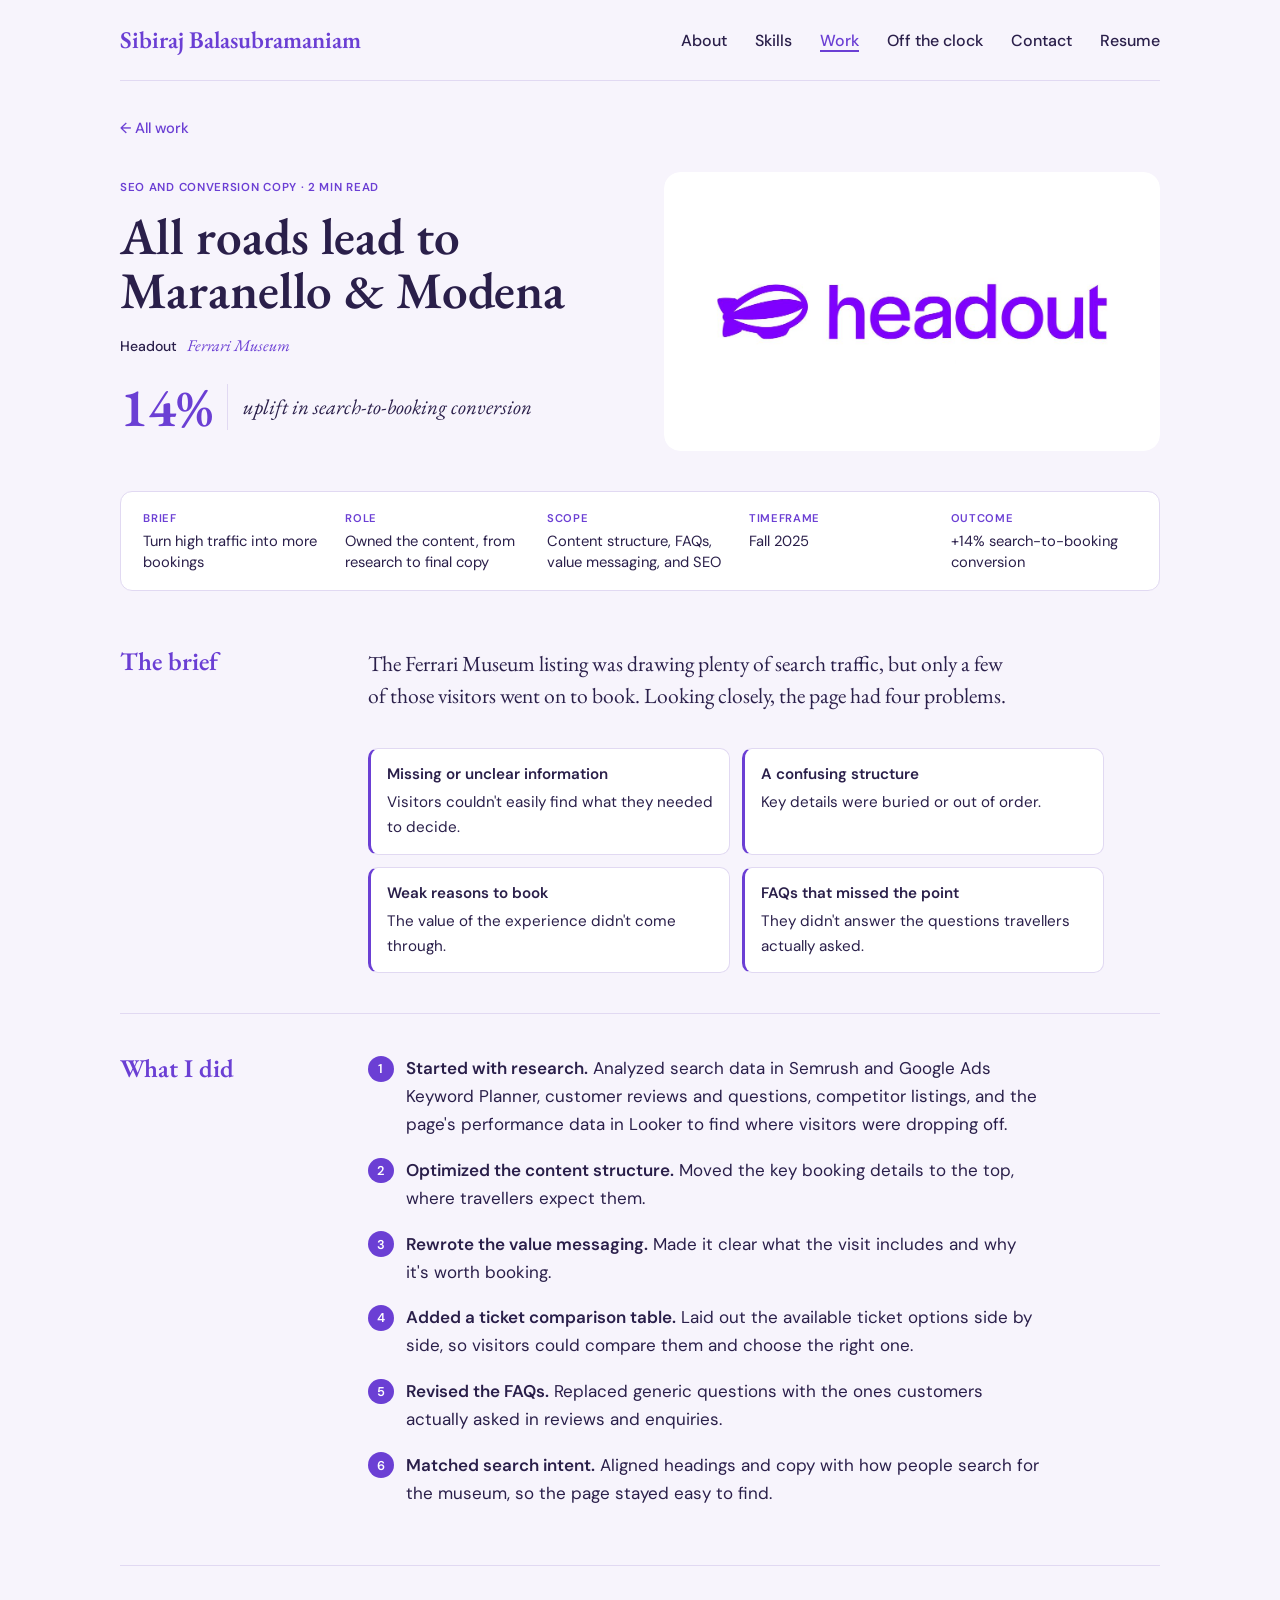
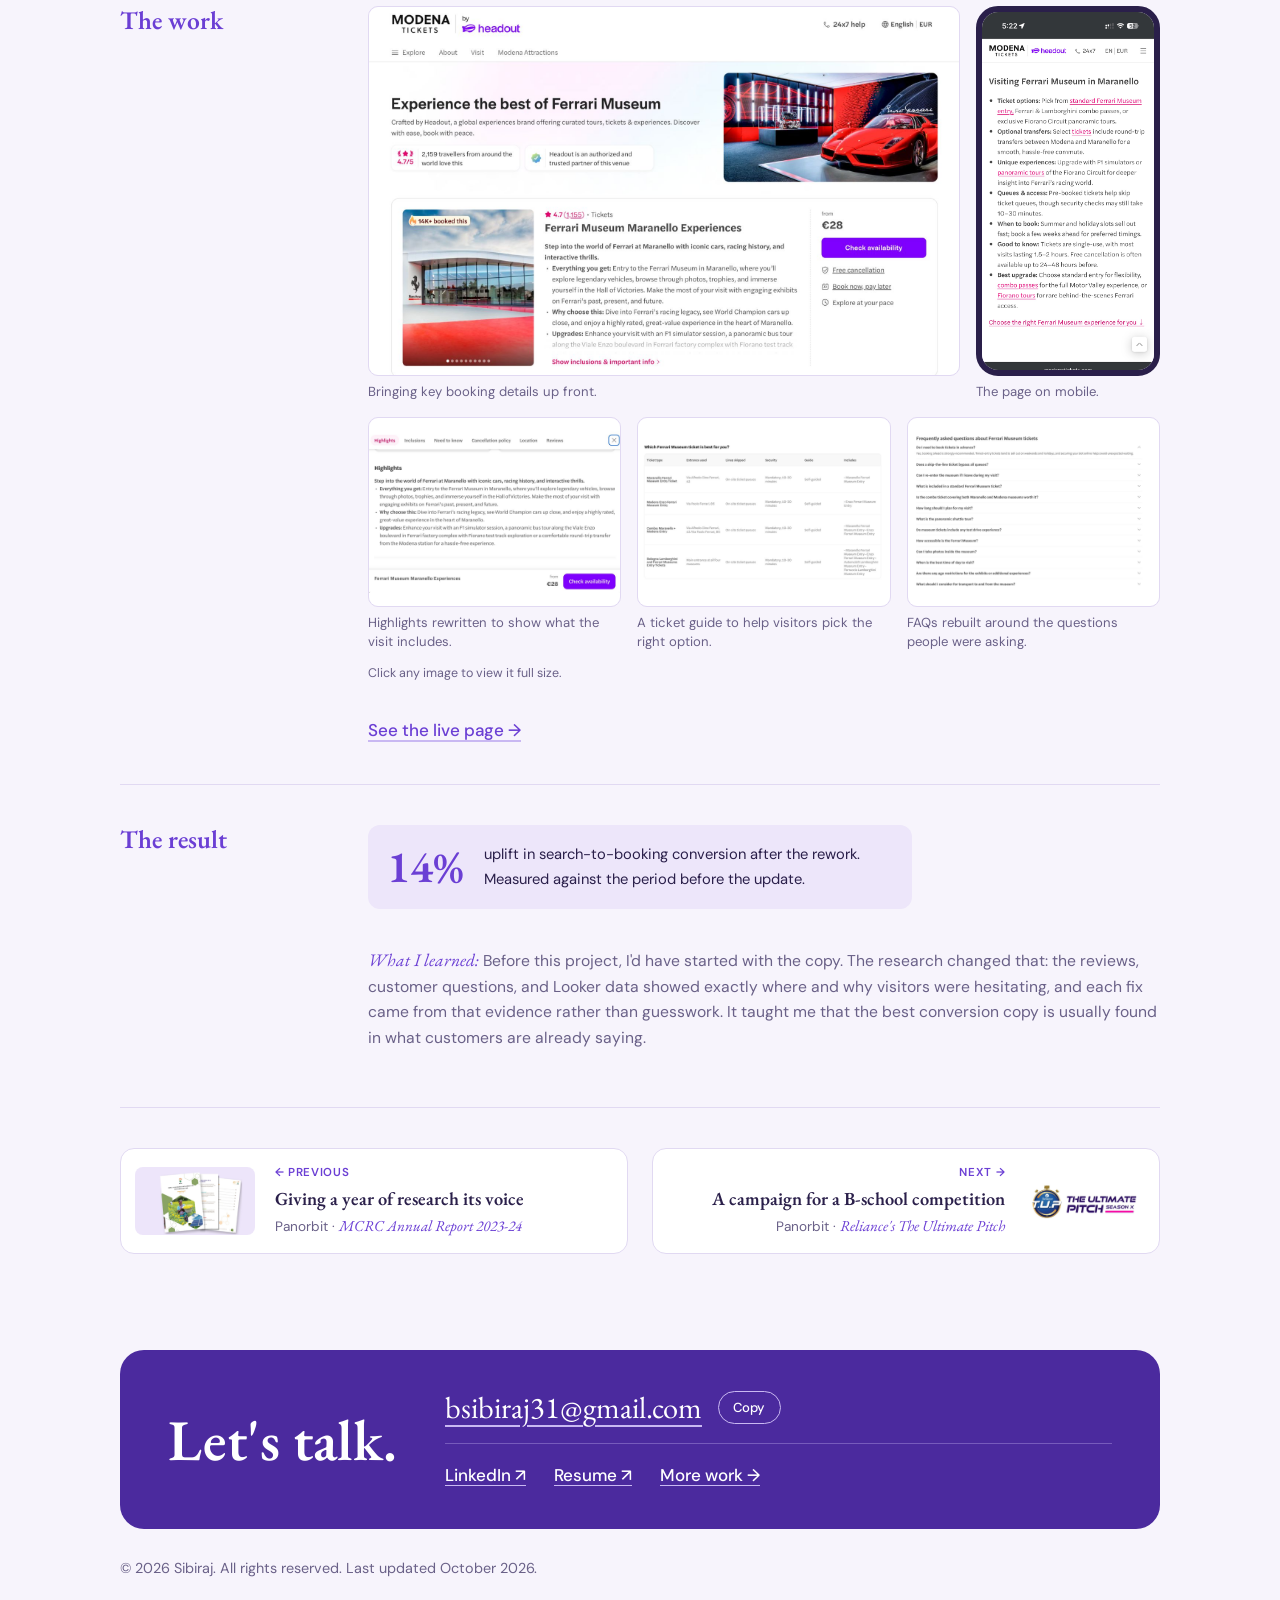
==== commit 4c8f9f05: "Fix resume link and update project details Updated the resume link and modified content details." ====
--- a/work/headout.html
+++ b/work/headout.html
@@ -24,8 +24,8 @@
           <li><a href="../index.html#skills">Skills</a></li>
           <li><a href="../index.html#work" aria-current="page">Work</a></li>
           <li><a href="../index.html#personal">Off the clock</a></li>
+          <li><a href="#contact">Contact</a></li>
           <li><a href="../assets/resume.pdf" target="_blank" rel="noopener">Resume</a></li>
-          <li><a href="#contact">Contact</a></li>
         </ul>
       </nav>
     </header>
@@ -50,10 +50,11 @@
       <dl class="case-glance">
           <div><dt>Brief</dt><dd>Turn high traffic into more bookings</dd></div>
           <div><dt>Role</dt><dd>Owned the content, from research to final copy</dd></div>
-          <div><dt>Scope</dt><dd>Content structure, FAQs, value messaging and SEO</dd></div>
-          <div><dt>Timeframe</dt><dd>2025</dd></div>
+          <div><dt>Scope</dt><dd>Content structure, FAQs, value messaging, and SEO</dd></div>
+          <div><dt>Timeframe</dt><dd>Fall 2025</dd></div>
           <div><dt>Outcome</dt><dd>+14% search-to-booking conversion</dd></div>
       </dl>
+      
       <!-- The brief -->
       <section class="cs-section">
         <h2>The brief</h2>
@@ -88,7 +89,7 @@
             <a href="../assets/museo-ferrari-header.jpg" class="gallery-frame">
               <img src="../assets/museo-ferrari-header.jpg" alt="The top of the reworked Museo Ferrari listing" loading="lazy" onerror="this.style.visibility='hidden'">
             </a>
-            <figcaption>The first screen, with key booking details up front.</figcaption>
+            <figcaption>Bringing key booking details up front.</figcaption>
           </figure>
           <figure class="gallery-item gallery-phone">
             <a href="../assets/museo-ferrari-mobile.jpg" class="gallery-frame">
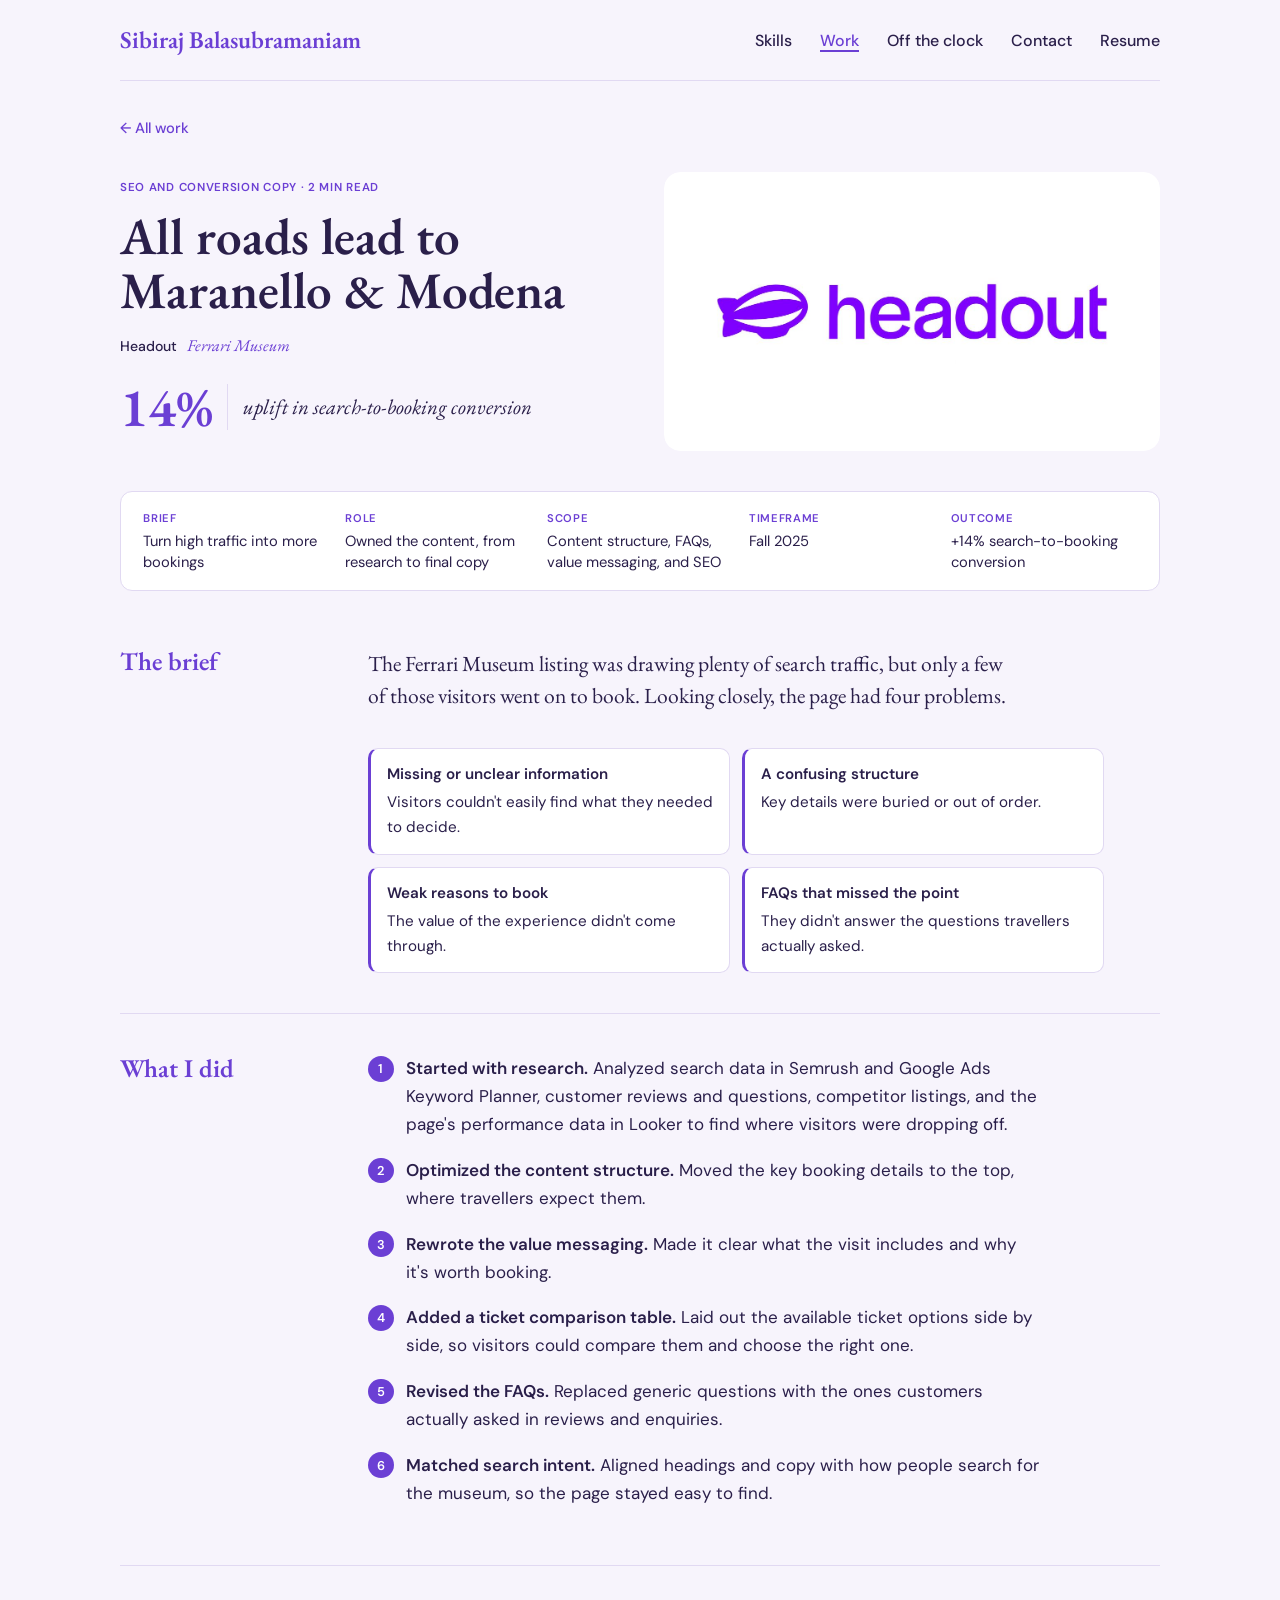
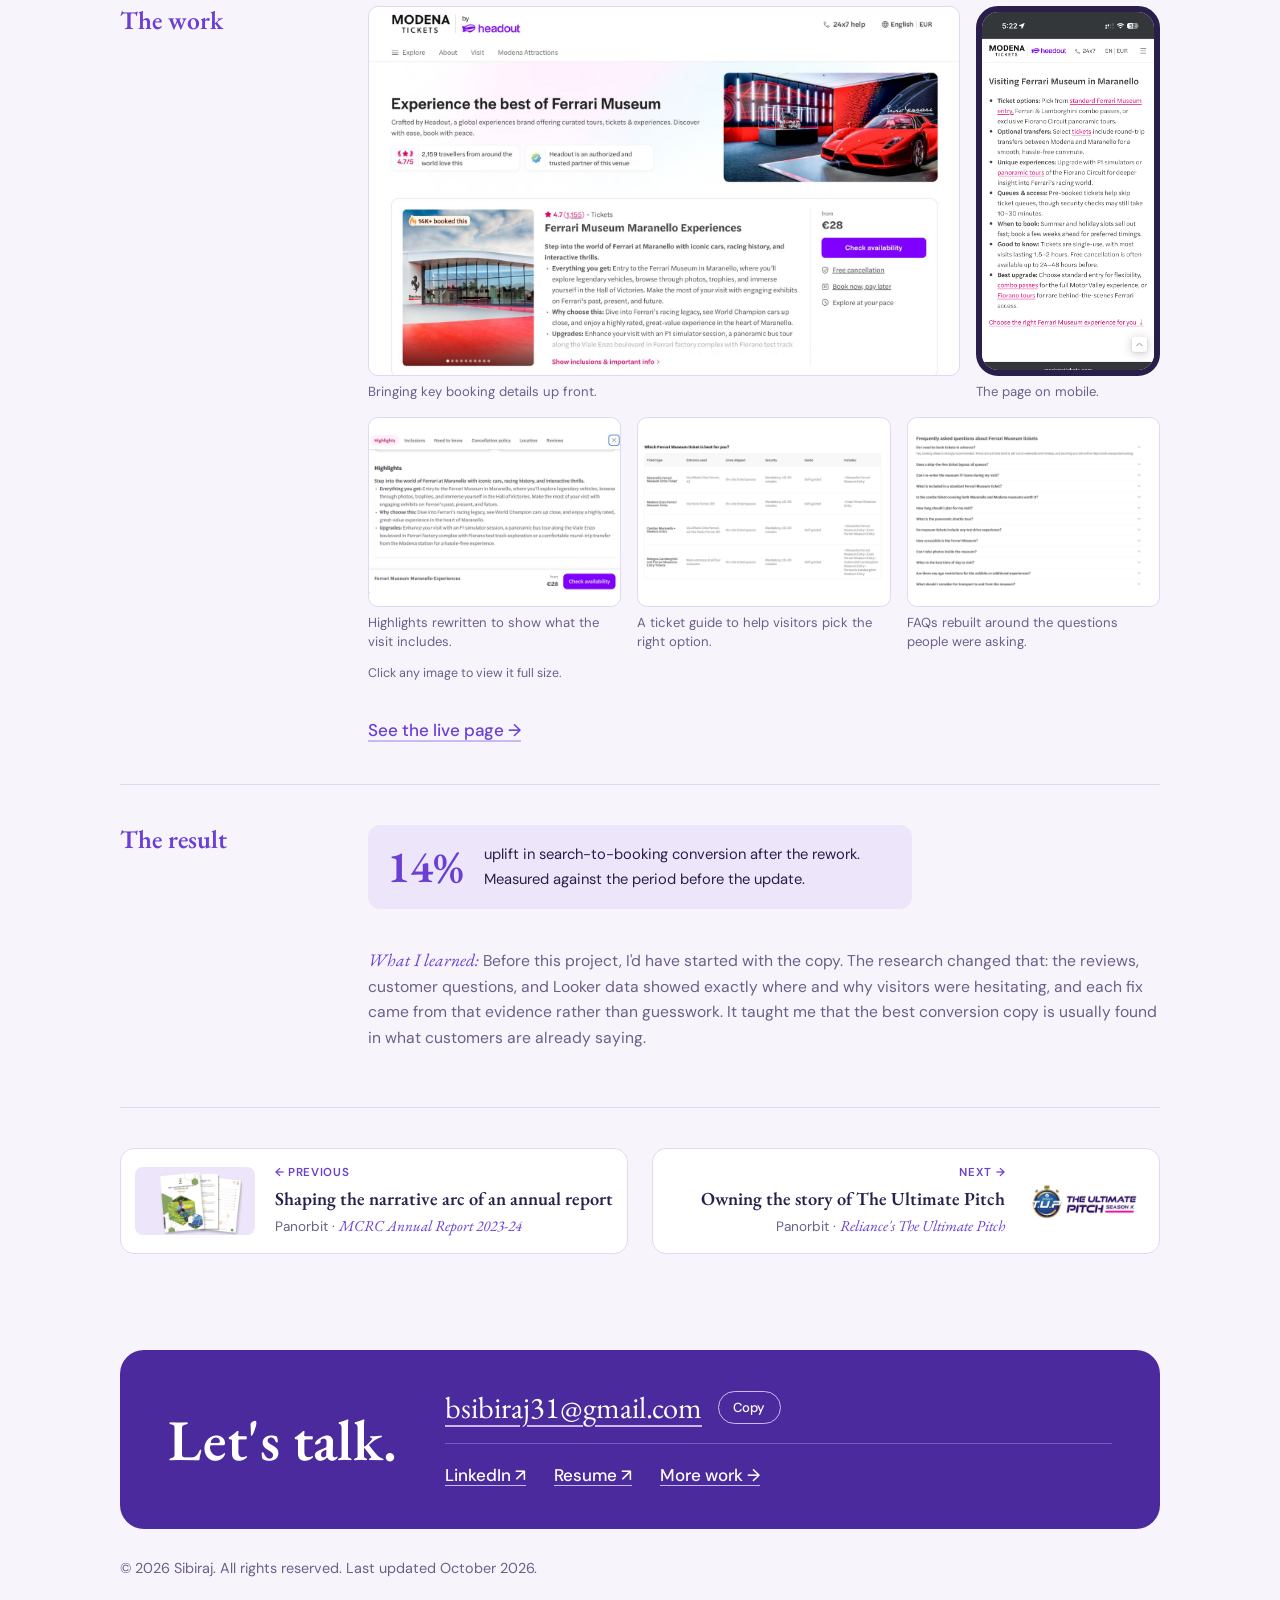
==== commit ba7004c2: "Update navigation links in headout.html Removed an outdated link to the About section and updated th" ====
--- a/work/headout.html
+++ b/work/headout.html
@@ -3,8 +3,8 @@
 <head>
   <meta charset="UTF-8">
   <meta name="viewport" content="width=device-width, initial-scale=1">
-  <title>Turning a high-traffic listing into more bookings | Sibi</title>
-  <meta name="description" content="How reworking the Museo Ferrari listing on Headout lifted search-to-booking conversion by 14%.">
+  <title>All roads lead to Maranello & Modena | Sibiraj</title>
+  <meta name="description" content="How restructuring the Ferrari Museum listing on Headout, from FAQs to value messaging, lifted search-to-booking conversion by 14%.">
   <link rel="preconnect" href="https://fonts.googleapis.com">
   <link rel="preconnect" href="https://fonts.gstatic.com" crossorigin>
   <link href="https://fonts.googleapis.com/css2?family=DM+Sans:ital,wght@0,400;0,500;1,400&family=EB+Garamond:ital,wght@0,500;0,600;1,500&family=Noto+Serif+Tamil:wght@500&display=swap" rel="stylesheet">
@@ -20,7 +20,6 @@
       <a class="wordmark" href="../index.html">Sibiraj Balasubramaniam</a>
       <nav class="site-nav" aria-label="Main">
         <ul>
-          <li><a href="../index.html#about">About</a></li>
           <li><a href="../index.html#skills">Skills</a></li>
           <li><a href="../index.html#work" aria-current="page">Work</a></li>
           <li><a href="../index.html#personal">Off the clock</a></li>
@@ -135,8 +134,8 @@
 
       <!-- Previous / next -->
       <nav class="cs-pager" aria-label="More case studies">
-        <a href="mcrc-annual-report.html" class="cs-pager-link"><img class="cs-pager-thumb" src="../assets/mcrc-cover.jpg" alt=""><span class="cs-pager-text"><span class="cs-pager-dir">&larr; Previous</span><span class="cs-pager-title">Giving a year of research its voice</span><span class="cs-pager-attr">Panorbit &middot; <cite>MCRC Annual Report 2023-24</cite></span></span></a>
-        <a href="the-ultimate-pitch.html" class="cs-pager-link cs-pager-next"><img class="cs-pager-thumb" src="../assets/pitch-cover.jpg" alt=""><span class="cs-pager-text"><span class="cs-pager-dir">Next &rarr;</span><span class="cs-pager-title">A campaign for a B-school competition</span><span class="cs-pager-attr">Panorbit &middot; <cite>Reliance's The Ultimate Pitch</cite></span></span></a>
+        <a href="mcrc-annual-report.html" class="cs-pager-link"><img class="cs-pager-thumb" src="../assets/mcrc-cover.jpg" alt=""><span class="cs-pager-text"><span class="cs-pager-dir">&larr; Previous</span><span class="cs-pager-title">Shaping the narrative arc of an annual report</span><span class="cs-pager-attr">Panorbit &middot; <cite>MCRC Annual Report 2023-24</cite></span></span></a>
+        <a href="the-ultimate-pitch.html" class="cs-pager-link cs-pager-next"><img class="cs-pager-thumb" src="../assets/pitch-cover.jpg" alt=""><span class="cs-pager-text"><span class="cs-pager-dir">Next &rarr;</span><span class="cs-pager-title">Owning the story of The Ultimate Pitch</span><span class="cs-pager-attr">Panorbit &middot; <cite>Reliance's The Ultimate Pitch</cite></span></span></a>
       </nav>
     </main>
 
@@ -151,7 +150,7 @@
         <p class="contact-links">
           <a href="https://www.linkedin.com/in/sibiraj-balasubramaniam" target="_blank" rel="noopener">LinkedIn <span aria-hidden="true">&nearr;</span></a>
           <a href="../assets/resume.pdf" target="_blank" rel="noopener">Resume <span aria-hidden="true">&nearr;</span></a>
-          <a href="../index.html#work">More work <span aria-hidden="true">&rarr;</span></a>
+          <a href="../index.html#more-work">More work <span aria-hidden="true">&rarr;</span></a>
         </p>
       </div>
       <p class="fineprint">&copy; 2026 Sibiraj. All rights reserved. Last updated October 2026.</p>
--- a/style.css
+++ b/style.css
@@ -232,6 +232,9 @@
   font-size: 1.05rem;
   color: var(--purple);
 }
+.number-link { text-decoration: underline; text-decoration-color: var(--lilac); text-underline-offset: 3px; }
+.number-link:hover { text-decoration-color: var(--purple); }
+.number-link:hover .number-project { color: var(--purple-deep); }
 
 .numbers-next {
   background: none;
@@ -515,6 +518,7 @@
   line-height: 1.15;
   color: var(--ink);
   margin: 4rem 0 1rem;
+  scroll-margin-top: 6rem;
 }
 .more-list { list-style: none; border-top: 1px solid var(--rule); }
 .more-list li {
@@ -935,14 +939,33 @@
 .side-head h2 { margin-bottom: 0.75rem; }
 .side-head p { max-width: 62rem; font-size: 1.1rem; color: var(--muted); }
 .side-head em { color: var(--purple); }
-.shelf { display: grid; grid-template-columns: repeat(3, minmax(0, 1fr)); gap: 1.25rem; }
+.pen-name { text-decoration: underline; text-decoration-color: var(--lilac); text-underline-offset: 3px; }
+.pen-name:hover { text-decoration-color: var(--purple); }
+.shelf {
+  display: flex; gap: 1.25rem;
+  overflow-x: auto; scroll-snap-type: x mandatory; scroll-behavior: smooth; -webkit-overflow-scrolling: touch;
+  padding: 0.25rem 0 1rem; scrollbar-width: none;
+}
+.shelf::-webkit-scrollbar { display: none; }
+.shelf > * { flex: 0 0 calc((100% - 2.5rem) / 3.15); scroll-snap-align: start; }
+.shelf > .shelf-feature { flex-basis: calc((100% - 2.5rem) / 1.9); }
+.shelf-nav { display: flex; align-items: center; justify-content: space-between; gap: 1rem; margin-top: 0.25rem; }
+.shelf-arrows { display: flex; gap: 0.5rem; }
+.shelf-arrow {
+  width: 2.5rem; height: 2.5rem; border-radius: 50%; display: inline-grid; place-items: center;
+  font: inherit; font-size: 1.1rem; color: var(--purple); background: #FFFFFF;
+  border: 1.5px solid var(--lilac); cursor: pointer; transition: background 0.2s ease, border-color 0.2s ease, opacity 0.2s ease;
+}
+.shelf-arrow:hover { border-color: var(--purple); background: var(--bg-soft); }
+.shelf-arrow:disabled { opacity: 0.35; cursor: default; }
+.shelf-arrow:focus-visible { outline: 3px solid var(--purple); outline-offset: 3px; }
 .shelf-feature, .shelf-card {
   display: flex; flex-direction: column; gap: 0.6rem;
   border-radius: 16px; padding: 1.75rem; text-decoration: none; color: var(--ink);
   transition: transform 0.2s ease, box-shadow 0.2s ease;
 }
 .shelf-feature {
-  grid-column: span 2; grid-row: span 2; justify-content: flex-end;
+  justify-content: flex-end;
   background: var(--purple-deep); color: #FFFFFF; padding: 2.5rem;
 }
 .shelf-card { background: #FFFFFF; border: 1px solid var(--rule); }
@@ -967,6 +990,7 @@
 .pill-icon--wide { width: 1.3em; }
 .shelf-follow { display: flex; flex-wrap: wrap; align-items: center; gap: 0.6rem; margin-top: 1.75rem; }
 .shelf-follow .more-links-label { margin-right: 0.4rem; font-size: 0.72rem; font-weight: 600; letter-spacing: 0.06em; text-transform: uppercase; color: var(--muted); }
+.shelf-hint { font-size: 0.8rem; color: var(--muted); }
 
 /* ---------- Footer / contact ---------- */
 .site-footer { padding: 4rem 0 2.5rem; scroll-margin-top: 1rem; }
@@ -1038,8 +1062,11 @@
   .cs-pager-next .cs-pager-thumb { order: 0; }
   .skill-row { grid-template-columns: 1fr; gap: 0.6rem; padding: 1.3rem 0; }
   .skill-cert { grid-column: 1; margin-top: 0; }
-  .shelf { grid-template-columns: 1fr; }
-  .shelf-feature { grid-column: auto; grid-row: auto; padding: 2rem 1.5rem; }  .site-nav ul { gap: 1.25rem; }
+  .shelf { gap: 0.9rem; margin: 0 -1.5rem; padding: 0.25rem 1.5rem 1rem; scroll-padding: 0 1.5rem; }
+  .shelf > *, .shelf > .shelf-feature { flex-basis: 82%; }
+  .shelf-feature { padding: 2rem 1.5rem; }
+  .shelf-feature .shelf-quote { font-size: 2rem; }
+  .site-nav ul { gap: 1.25rem; }
   html { scroll-padding-top: 8rem; }
   .contact-card { padding: 2.25rem 1.5rem; border-radius: 18px; }
   .contact-card--compact { grid-template-columns: 1fr; row-gap: 0.75rem; }
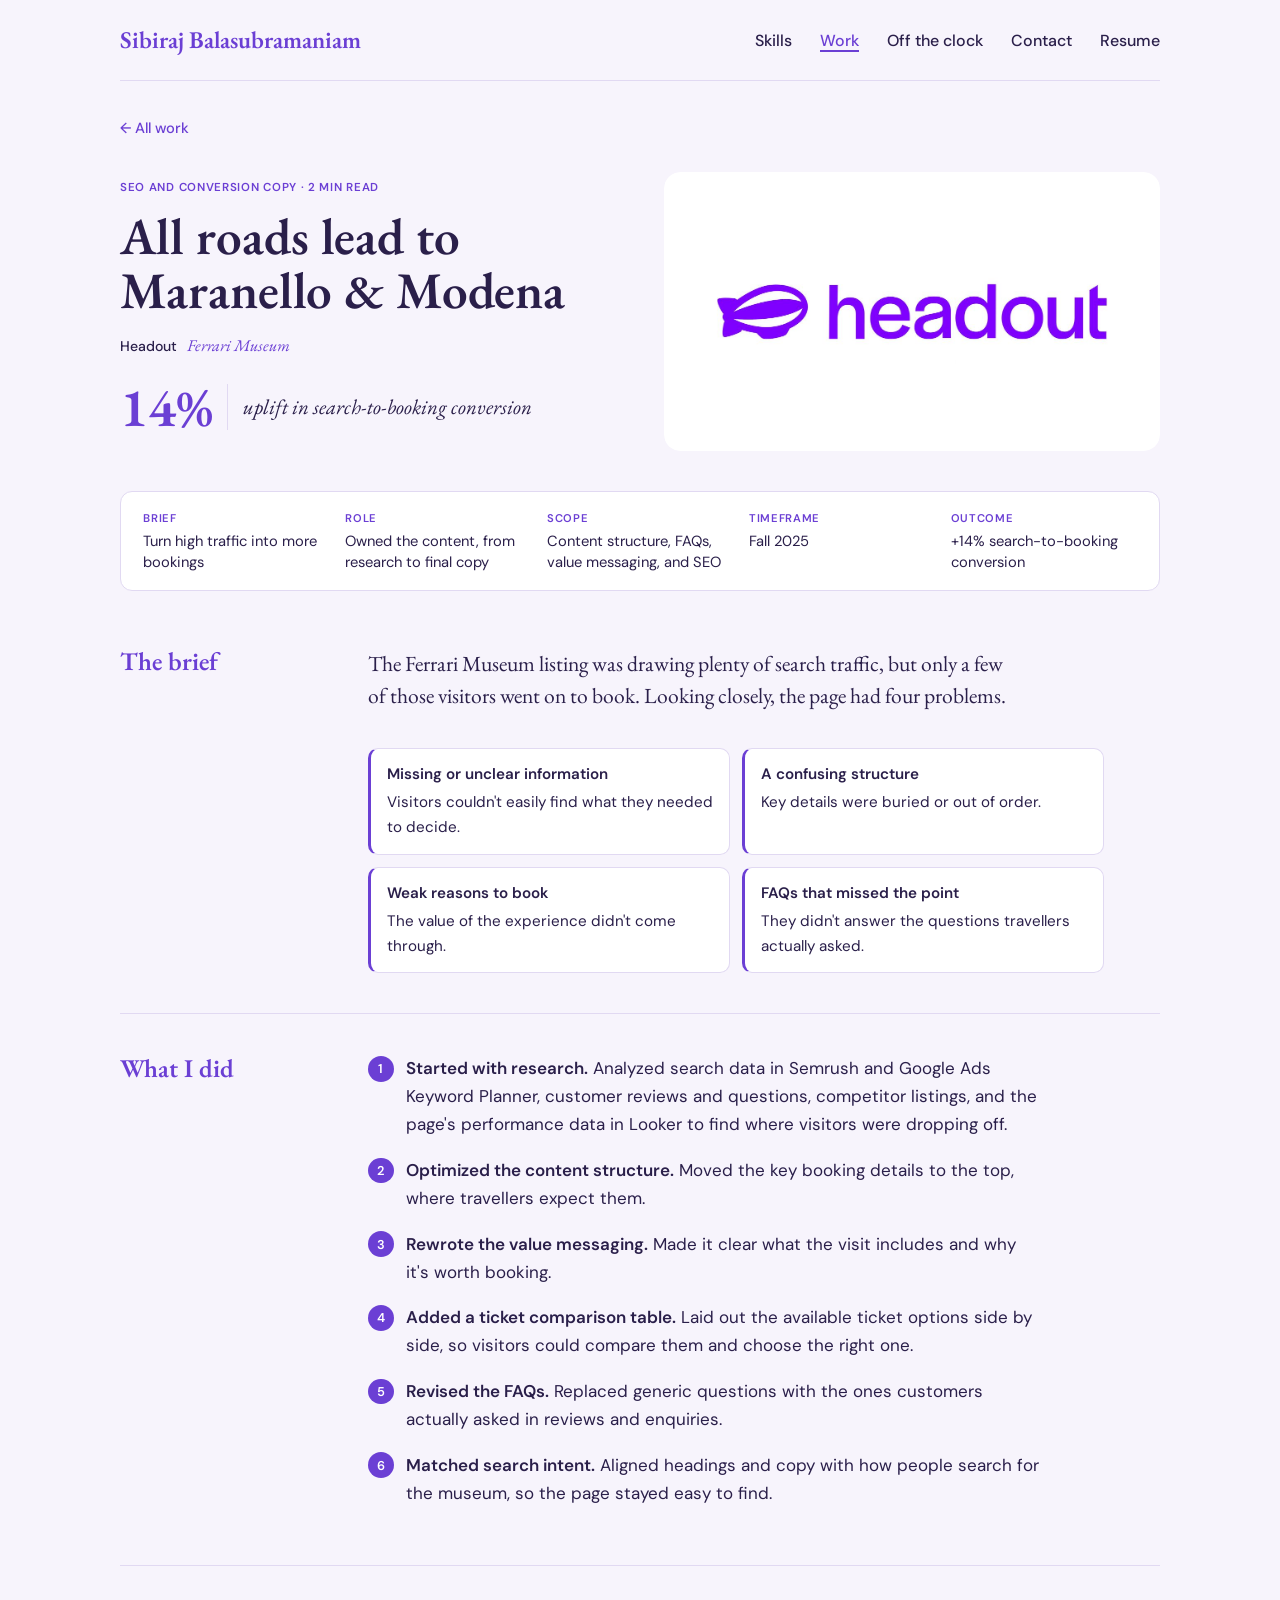
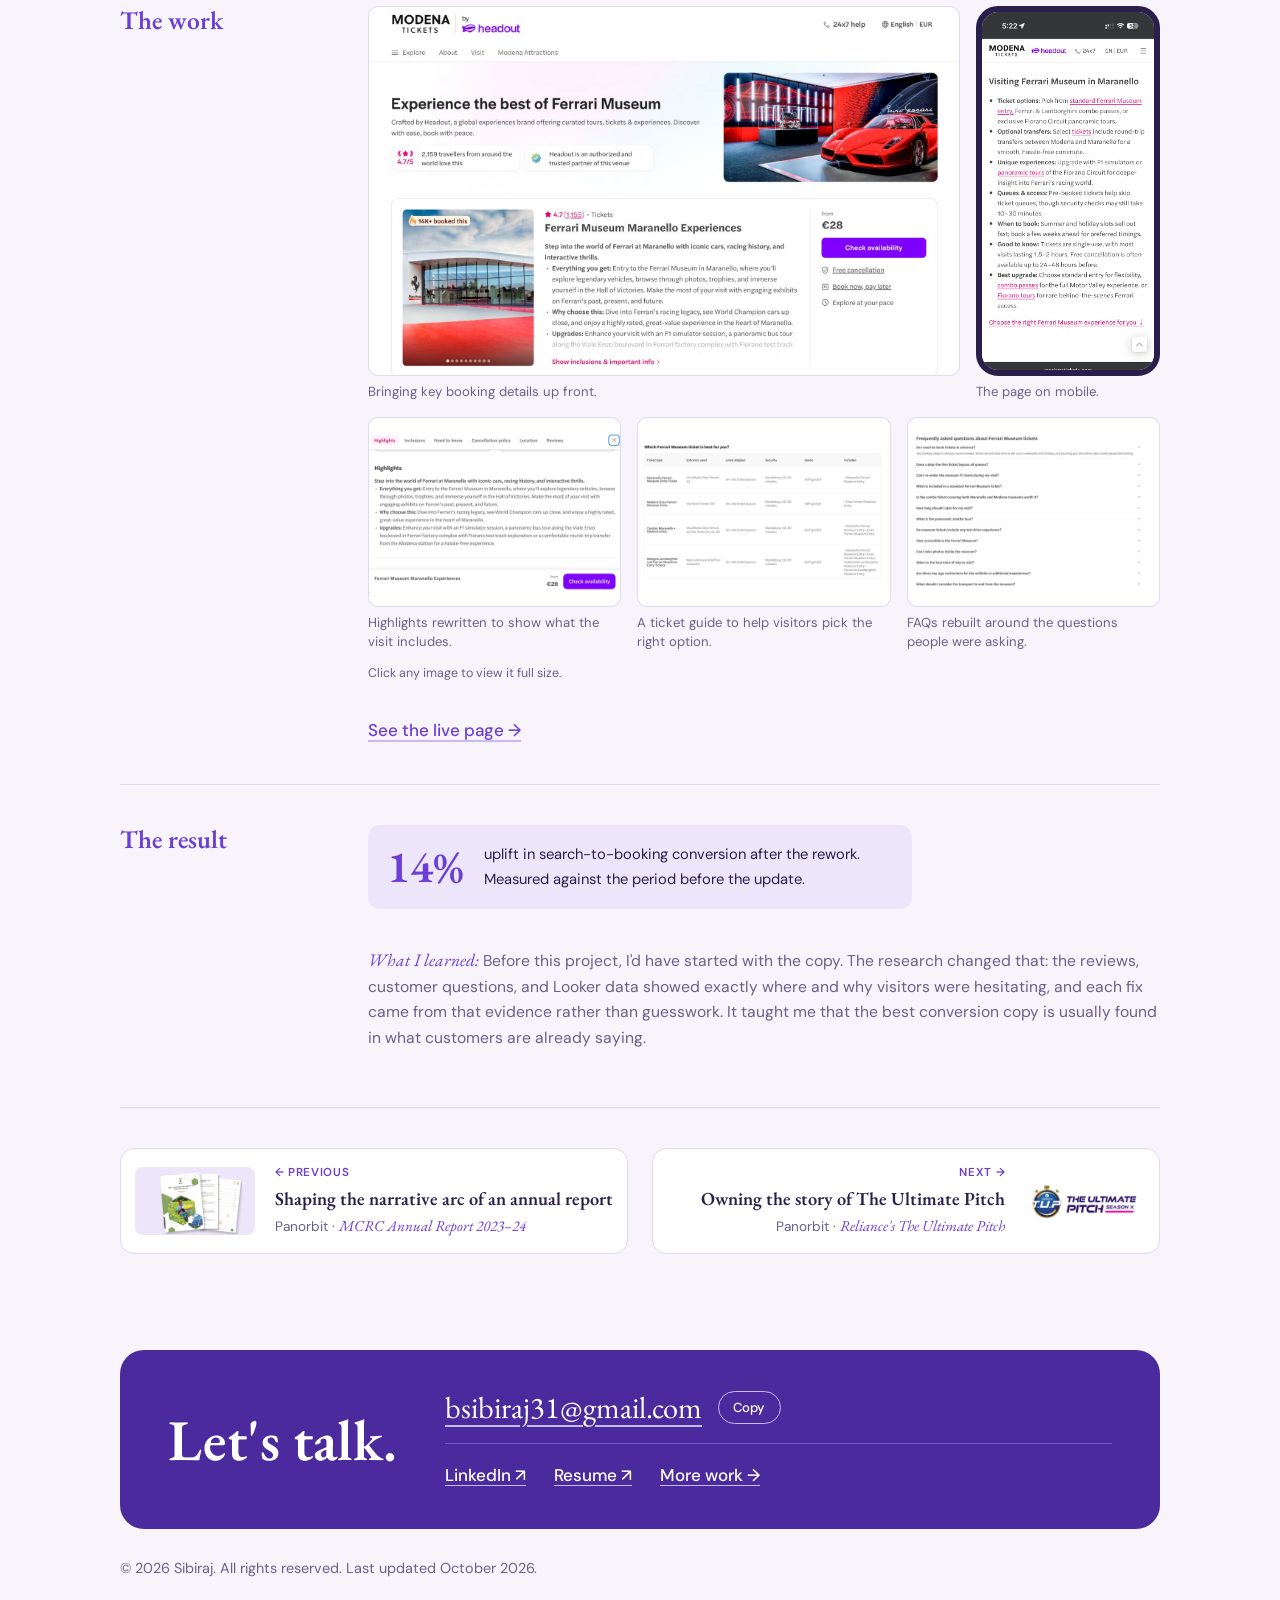
==== commit 4f8a98c6: "Update headout.html" ====
--- a/work/headout.html
+++ b/work/headout.html
@@ -134,7 +134,7 @@
 
       <!-- Previous / next -->
       <nav class="cs-pager" aria-label="More case studies">
-        <a href="mcrc-annual-report.html" class="cs-pager-link"><img class="cs-pager-thumb" src="../assets/mcrc-cover.jpg" alt=""><span class="cs-pager-text"><span class="cs-pager-dir">&larr; Previous</span><span class="cs-pager-title">Shaping the narrative arc of an annual report</span><span class="cs-pager-attr">Panorbit &middot; <cite>MCRC Annual Report 2023-24</cite></span></span></a>
+        <a href="mcrc-annual-report.html" class="cs-pager-link"><img class="cs-pager-thumb" src="../assets/mcrc-cover.jpg" alt=""><span class="cs-pager-text"><span class="cs-pager-dir">&larr; Previous</span><span class="cs-pager-title">Shaping the narrative arc of an annual report</span><span class="cs-pager-attr">Panorbit &middot; <cite>MCRC Annual Report 2023&ndash;24</cite></span></span></a>
         <a href="the-ultimate-pitch.html" class="cs-pager-link cs-pager-next"><img class="cs-pager-thumb" src="../assets/pitch-cover.jpg" alt=""><span class="cs-pager-text"><span class="cs-pager-dir">Next &rarr;</span><span class="cs-pager-title">Owning the story of The Ultimate Pitch</span><span class="cs-pager-attr">Panorbit &middot; <cite>Reliance's The Ultimate Pitch</cite></span></span></a>
       </nav>
     </main>
